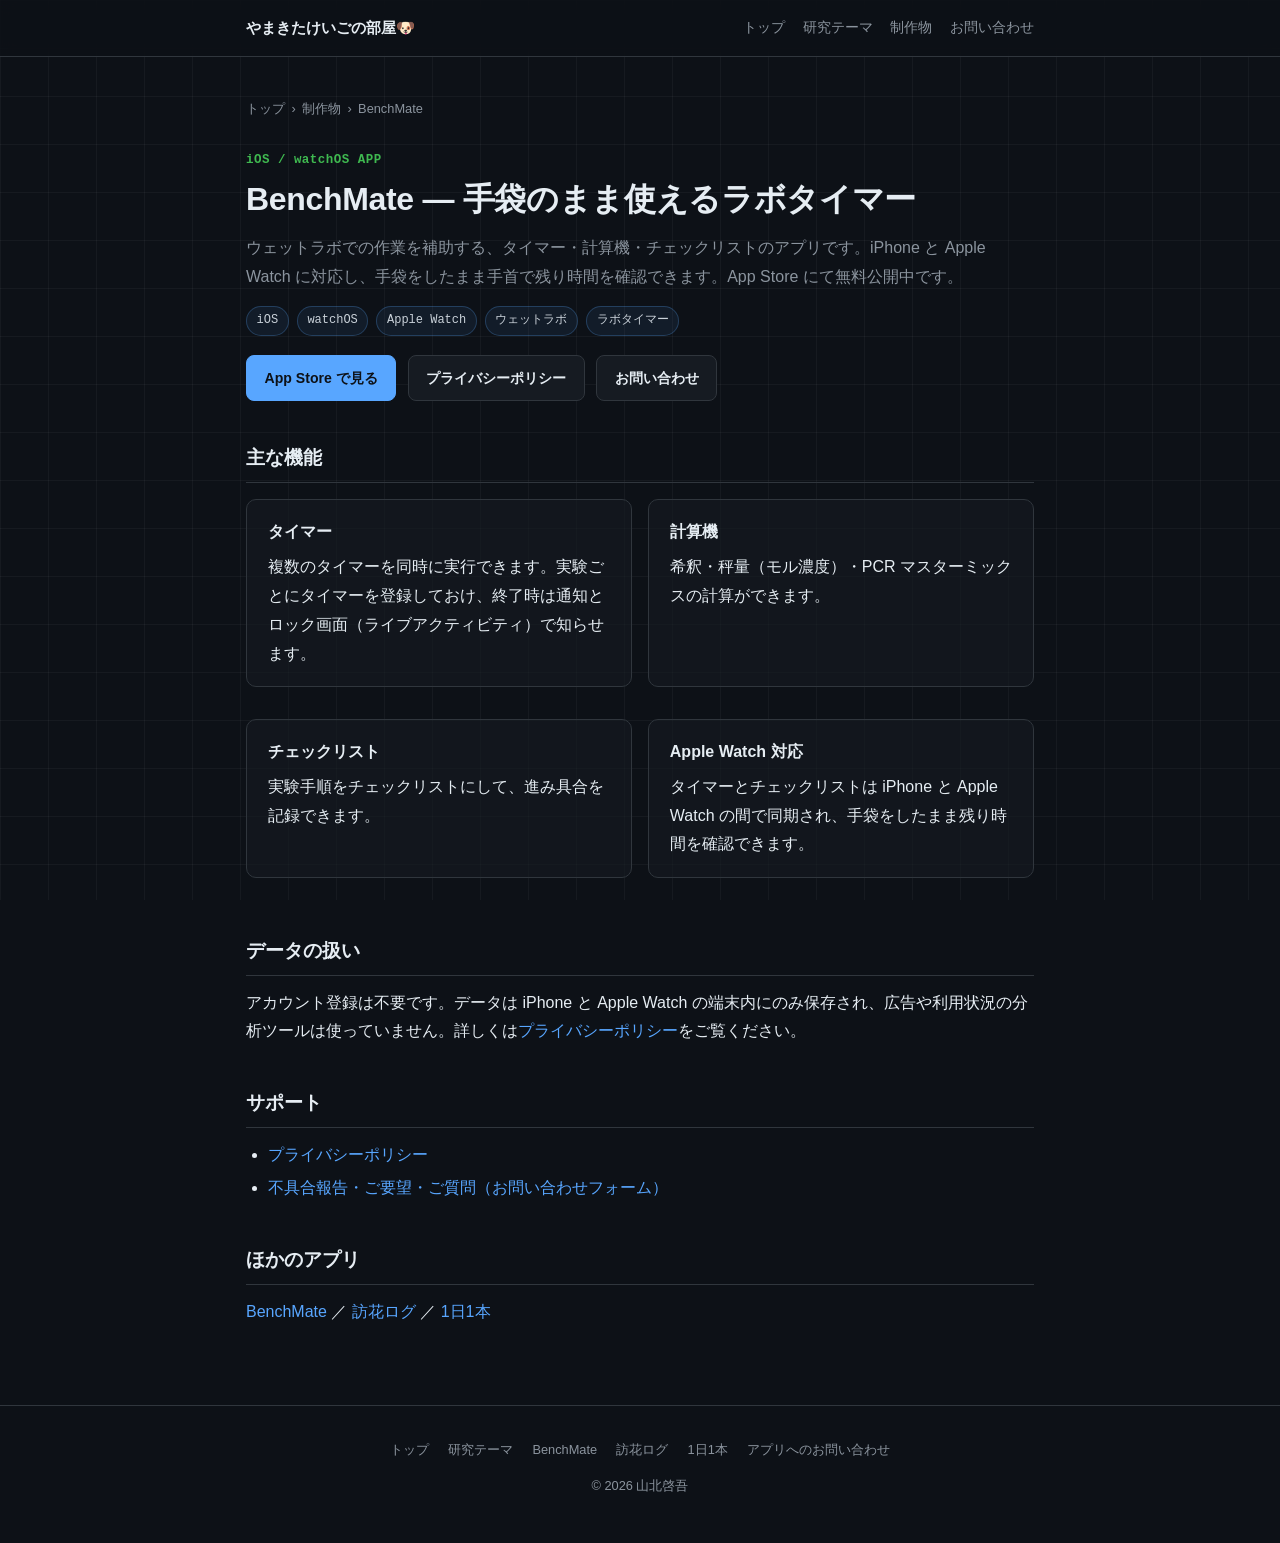
==== benchmate/index.html @ 3bb82843 "SEO改善：研究テーマ・アプリ紹介ページの追加とサイトマップ更新 - research/, benchmate/, houkalog/, paperaday/ に紹介ページを追加（css/sub.cs" ====
<!DOCTYPE html>
<html lang="ja">
<head>
  <meta charset="UTF-8">
  <meta name="viewport" content="width=device-width, initial-scale=1.0">
  <title>BenchMate — 手袋のまま使えるラボタイマー（iPhone / Apple Watch）</title>
  <meta name="description" content="手袋をしたまま使えるウェットラボ向けのタイマー・計算機・チェックリストアプリ。複数タイマーの同時実行、希釈・モル濃度・PCRマスターミックス計算、Apple Watch での残り時間確認に対応。">
  <meta name="author" content="山北啓吾 Keigo Yamakita">
  <link rel="canonical" href="https://keigoyamakita.com/benchmate/">
  <link rel="icon" type="image/svg+xml" href="/images/favicon.svg">
  <link rel="icon" type="image/png" sizes="32x32" href="/images/favicon-32.png">
  <link rel="apple-touch-icon" href="/images/apple-touch-icon.png">
  <meta property="og:type" content="article">
  <meta property="og:url" content="https://keigoyamakita.com/benchmate/">
  <meta property="og:title" content="BenchMate — 手袋のまま使えるラボタイマー（iPhone / Apple Watch）">
  <meta property="og:description" content="手袋をしたまま使えるウェットラボ向けのタイマー・計算機・チェックリストアプリ。複数タイマーの同時実行、希釈・モル濃度・PCRマスターミックス計算、Apple Watch での残り時間確認に対応。">
  <meta property="og:image" content="https://keigoyamakita.com/images/ogp.png">
  <meta property="og:locale" content="ja_JP">
  <meta name="twitter:card" content="summary">
  <script type="application/ld+json">
{
  "@context": "https://schema.org",
  "@type": "BreadcrumbList",
  "itemListElement": [
    {
      "@type": "ListItem",
      "position": 1,
      "name": "トップ",
      "item": "https://keigoyamakita.com/"
    },
    {
      "@type": "ListItem",
      "position": 2,
      "name": "制作物",
      "item": "https://keigoyamakita.com/#works"
    },
    {
      "@type": "ListItem",
      "position": 3,
      "name": "BenchMate",
      "item": "https://keigoyamakita.com/benchmate/"
    }
  ]
}
  </script>
  <script type="application/ld+json">
{
  "@context": "https://schema.org",
  "@type": "SoftwareApplication",
  "name": "BenchMate",
  "description": "手袋をしたまま使えるウェットラボ向けのタイマー・計算機・チェックリストアプリ。複数タイマーの同時実行、希釈・モル濃度・PCRマスターミックス計算、Apple Watch での残り時間確認に対応。",
  "url": "https://keigoyamakita.com/benchmate/",
  "operatingSystem": "iOS, watchOS",
  "applicationCategory": "UtilitiesApplication",
  "installUrl": "https://apps.apple.com/jp/app/benchmate/id6819570337",
  "author": {
    "@type": "Person",
    "name": "山北啓吾",
    "url": "https://keigoyamakita.com/"
  }
}
  </script>
  <link rel="stylesheet" href="/css/sub.css?v=20261014a">
</head>
<body>
  <header class="sub-header">
    <div class="sub-header-inner">
      <a class="sub-logo" href="/">やまきたけいごの部屋🐶</a>
      <nav class="sub-nav" aria-label="サイト内">
      <a href="/">トップ</a>
      <a href="/research/">研究テーマ</a>
      <a href="/#works">制作物</a>
      <a href="/contact/">お問い合わせ</a>
      </nav>
    </div>
  </header>

  <main>
    <nav class="breadcrumb" aria-label="パンくずリスト">
      <ol>
      <li><a href="/">トップ</a></li>
      <li><a href="/#works">制作物</a></li>
      <li aria-current="page">BenchMate</li>
      </ol>
    </nav>

    <p class="eyebrow">iOS / watchOS APP</p>
    <h1>BenchMate — 手袋のまま使えるラボタイマー</h1>
    <p class="lead">ウェットラボでの作業を補助する、タイマー・計算機・チェックリストのアプリです。iPhone と Apple Watch に対応し、手袋をしたまま手首で残り時間を確認できます。App Store にて無料公開中です。</p>
    <ul class="tags"><li>iOS</li><li>watchOS</li><li>Apple Watch</li><li>ウェットラボ</li><li>ラボタイマー</li></ul>
    <div class="btn-row">
      <a class="btn btn-primary" href="https://apps.apple.com/jp/app/benchmate/id6819570337" target="_blank" rel="noopener">App Store で見る</a>
      <a class="btn" href="/benchmate/privacy.html">プライバシーポリシー</a>
      <a class="btn" href="/contact/?app=benchmate">お問い合わせ</a>
    </div>

    <h2>主な機能</h2>
    <div class="app-grid">
      <div class="card"><h3>タイマー</h3><p>複数のタイマーを同時に実行できます。実験ごとにタイマーを登録しておけ、終了時は通知とロック画面（ライブアクティビティ）で知らせます。</p></div>
      <div class="card"><h3>計算機</h3><p>希釈・秤量（モル濃度）・PCR マスターミックスの計算ができます。</p></div>
      <div class="card"><h3>チェックリスト</h3><p>実験手順をチェックリストにして、進み具合を記録できます。</p></div>
      <div class="card"><h3>Apple Watch 対応</h3><p>タイマーとチェックリストは iPhone と Apple Watch の間で同期され、手袋をしたまま残り時間を確認できます。</p></div>
    </div>
    <h2>データの扱い</h2>
    <p>アカウント登録は不要です。データは iPhone と Apple Watch の端末内にのみ保存され、広告や利用状況の分析ツールは使っていません。詳しくは<a href="/benchmate/privacy.html">プライバシーポリシー</a>をご覧ください。</p>

    <h2>サポート</h2>
    <ul>
      <li><a href="/benchmate/privacy.html">プライバシーポリシー</a></li>
      <li><a href="/contact/?app=benchmate">不具合報告・ご要望・ご質問（お問い合わせフォーム）</a></li>
    </ul>
    <h2>ほかのアプリ</h2>
    <p><a href="/benchmate/">BenchMate</a> ／ <a href="/houkalog/">訪花ログ</a> ／ <a href="/paperaday/">1日1本</a></p>

  </main>

  <footer class="sub-footer">
    <nav aria-label="サイトマップ">
    <a href="/">トップ</a>
    <a href="/research/">研究テーマ</a>
    <a href="/benchmate/">BenchMate</a>
    <a href="/houkalog/">訪花ログ</a>
    <a href="/paperaday/">1日1本</a>
    <a href="/contact/">アプリへのお問い合わせ</a>
    </nav>
    <p>&copy; 2026 山北啓吾</p>
  </footer>
</body>
</html>
---- css/sub.css ----
/* ===========================
   下層ページ共通（研究テーマ・アプリ紹介）
   トップページ（style.css）と同じ配色・書体に揃えた軽量版
=========================== */
*, *::before, *::after { box-sizing: border-box; margin: 0; padding: 0; }

:root {
  --bg:      #0d1117;
  --bg2:     #161b22;
  --border:  #30363d;
  --text:    #e6edf3;
  --text2:   #8b949e;
  --accent:  #58a6ff;
  --accent2: #3fb950;
  --accent3: #d2a8ff;
  --font-sans: 'Inter', 'Noto Sans JP', -apple-system, 'Hiragino Sans', sans-serif;
  --font-mono: 'SFMono-Regular', Consolas, monospace;
}

body {
  font-family: var(--font-sans);
  background: var(--bg);
  color: var(--text);
  line-height: 1.8;
  -webkit-font-smoothing: antialiased;
}

body::before {
  content: '';
  position: fixed;
  inset: 0;
  background-image:
    linear-gradient(rgba(255,255,255,0.04) 1px, transparent 1px),
    linear-gradient(90deg, rgba(255,255,255,0.04) 1px, transparent 1px);
  background-size: 48px 48px;
  pointer-events: none;
  z-index: 0;
}

.sub-header, main, .sub-footer { position: relative; z-index: 1; }

a { color: var(--accent); text-decoration: none; }
a:hover { text-decoration: underline; }

.sub-header {
  border-bottom: 1px solid var(--border);
  background: rgba(13, 17, 23, 0.85);
  backdrop-filter: blur(8px);
}
.sub-header-inner {
  max-width: 820px;
  margin: 0 auto;
  padding: 0.9rem 16px;
  display: flex;
  align-items: center;
  justify-content: space-between;
  gap: 1rem;
  flex-wrap: wrap;
}
.sub-logo { color: var(--text); font-weight: 800; font-size: 0.95rem; }
.sub-logo:hover { text-decoration: none; color: var(--accent); }
.sub-nav { display: flex; gap: 1.1rem; flex-wrap: wrap; font-size: 0.85rem; }
.sub-nav a { color: var(--text2); }
.sub-nav a:hover, .sub-nav a[aria-current="page"] { color: var(--text); text-decoration: none; }

main {
  max-width: 820px;
  margin: 0 auto;
  padding: 2.5rem 16px 4rem;
}

.breadcrumb { font-size: 0.8rem; color: var(--text2); margin-bottom: 1.5rem; }
.breadcrumb a { color: var(--text2); }
.breadcrumb ol { list-style: none; padding: 0; margin: 0; display: flex; flex-wrap: wrap; gap: 0.4rem; }
.breadcrumb li + li::before { content: '›'; margin-right: 0.4rem; }

.eyebrow {
  font-family: var(--font-mono);
  font-size: 0.78rem;
  font-weight: 600;
  color: var(--accent2);
  letter-spacing: 0.04em;
  margin-bottom: 0.4rem;
}

h1 { font-size: clamp(1.5rem, 4vw, 2rem); line-height: 1.35; letter-spacing: -0.01em; margin-bottom: 0.8rem; }
h2 {
  font-size: 1.2rem;
  margin: 2.5rem 0 0.8rem;
  padding-bottom: 0.4rem;
  border-bottom: 1px solid var(--border);
}
h3 { font-size: 1rem; margin: 1.5rem 0 0.4rem; }
p { margin-bottom: 0.9rem; }
ul, ol { padding-left: 1.4rem; margin-bottom: 0.9rem; }
li { margin-bottom: 0.3rem; }

.lead { color: var(--text2); font-size: 1rem; }

.card {
  background: rgba(22, 27, 34, 0.6);
  border: 1px solid var(--border);
  border-radius: 10px;
  padding: 1.1rem 1.3rem;
  margin-bottom: 1rem;
}
.card h3 { margin-top: 0; }
.card p:last-child, .card ul:last-child { margin-bottom: 0; }

.pub-list { list-style: none; padding: 0; }
.pub-list li {
  border-left: 2px solid var(--border);
  padding: 0.2rem 0 0.2rem 0.9rem;
  margin-bottom: 0.8rem;
  font-size: 0.92rem;
}
.pub-meta { display: block; color: var(--text2); font-size: 0.8rem; }

.tags { display: flex; flex-wrap: wrap; gap: 0.5rem; margin: 0.8rem 0 1.2rem; padding: 0; list-style: none; }
.tags li {
  font-size: 0.75rem;
  font-family: var(--font-mono);
  padding: 0.2rem 0.6rem;
  border-radius: 20px;
  border: 1px solid rgba(88, 166, 255, 0.25);
  background: rgba(88, 166, 255, 0.08);
  color: #c9d1d9;
  margin: 0;
}

.btn-row { display: flex; flex-wrap: wrap; gap: 0.7rem; margin: 1.2rem 0; }
.btn {
  display: inline-block;
  padding: 0.6rem 1.1rem;
  border-radius: 8px;
  font-size: 0.88rem;
  font-weight: 600;
  border: 1px solid var(--border);
  color: var(--text);
  background: var(--bg2);
}
.btn:hover { border-color: var(--accent); text-decoration: none; }
.btn-primary { background: var(--accent); border-color: var(--accent); color: #0d1117; }
.btn-primary:hover { background: #79b8ff; }

.app-grid {
  display: grid;
  grid-template-columns: repeat(auto-fit, minmax(300px, 1fr));
  gap: 1rem;
  margin: 1rem 0;
}

.sub-footer {
  border-top: 1px solid var(--border);
  padding: 2rem 16px;
  text-align: center;
  color: var(--text2);
  font-size: 0.8rem;
}
.sub-footer nav { display: flex; flex-wrap: wrap; justify-content: center; gap: 0.6rem 1.2rem; margin-bottom: 0.8rem; }
.sub-footer a { color: var(--text2); }
.sub-footer a:hover { color: var(--text); }
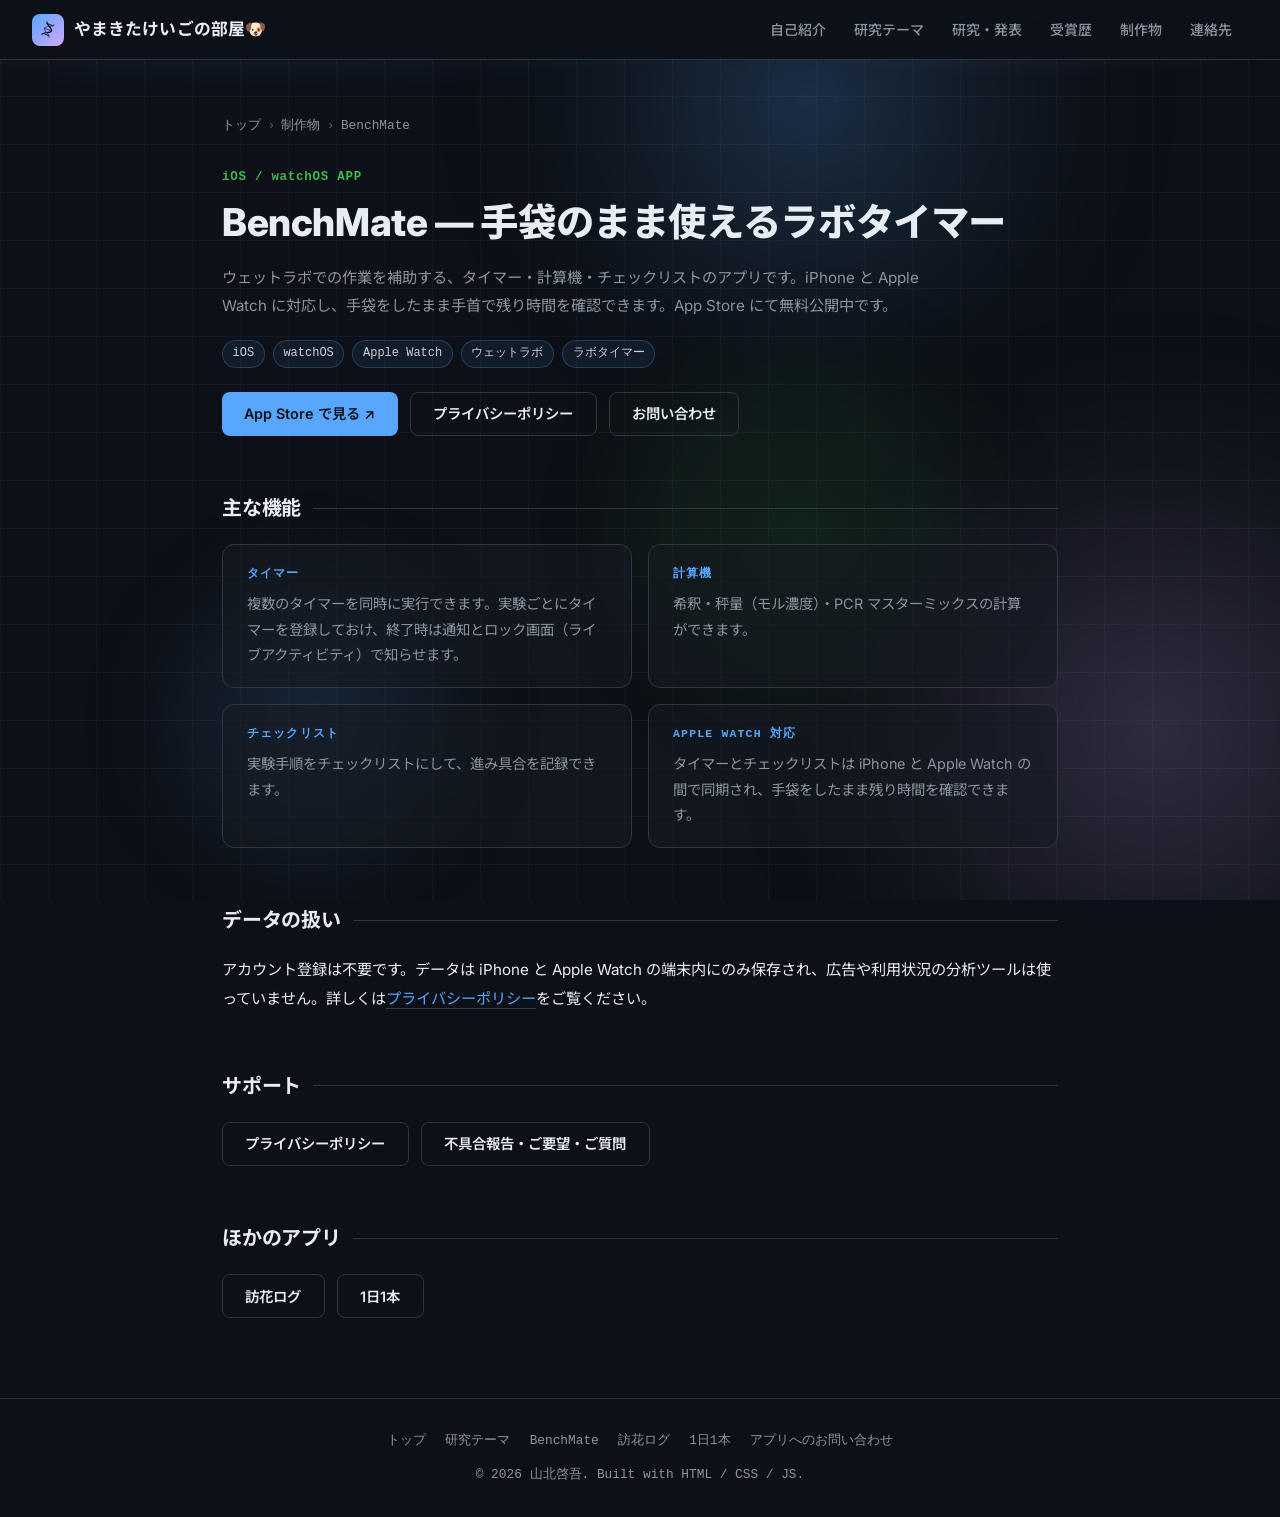
==== commit fe454c02: "下層ページのデザインをトップページに統一 - 研究テーマ・アプリ紹介・お問い合わせ・プライバシーポリシーを style.css ベースに変更   （背景アニメーション、ナビ、見出し、カード、タグ、ボタ" ====
--- a/benchmate/index.html
+++ b/benchmate/index.html
@@ -7,9 +7,6 @@
   <meta name="description" content="手袋をしたまま使えるウェットラボ向けのタイマー・計算機・チェックリストアプリ。複数タイマーの同時実行、希釈・モル濃度・PCRマスターミックス計算、Apple Watch での残り時間確認に対応。">
   <meta name="author" content="山北啓吾 Keigo Yamakita">
   <link rel="canonical" href="https://keigoyamakita.com/benchmate/">
-  <link rel="icon" type="image/svg+xml" href="/images/favicon.svg">
-  <link rel="icon" type="image/png" sizes="32x32" href="/images/favicon-32.png">
-  <link rel="apple-touch-icon" href="/images/apple-touch-icon.png">
   <meta property="og:type" content="article">
   <meta property="og:url" content="https://keigoyamakita.com/benchmate/">
   <meta property="og:title" content="BenchMate — 手袋のまま使えるラボタイマー（iPhone / Apple Watch）">
@@ -17,6 +14,12 @@
   <meta property="og:image" content="https://keigoyamakita.com/images/ogp.png">
   <meta property="og:locale" content="ja_JP">
   <meta name="twitter:card" content="summary">
+  <meta name="twitter:title" content="BenchMate — 手袋のまま使えるラボタイマー（iPhone / Apple Watch）">
+  <meta name="twitter:description" content="手袋をしたまま使えるウェットラボ向けのタイマー・計算機・チェックリストアプリ。複数タイマーの同時実行、希釈・モル濃度・PCRマスターミックス計算、Apple Watch での残り時間確認に対応。">
+  <meta name="twitter:image" content="https://keigoyamakita.com/images/ogp.png">
+  <link rel="icon" type="image/svg+xml" href="/images/favicon.svg">
+  <link rel="icon" type="image/png" sizes="32x32" href="/images/favicon-32.png">
+  <link rel="apple-touch-icon" href="/images/apple-touch-icon.png">
   <script type="application/ld+json">
 {
   "@context": "https://schema.org",
@@ -60,70 +63,118 @@
   }
 }
   </script>
-  <link rel="stylesheet" href="/css/sub.css?v=20261014a">
+  <link rel="preconnect" href="https://fonts.googleapis.com">
+  <link rel="preconnect" href="https://fonts.gstatic.com" crossorigin>
+  <link rel="preload" as="style" href="https://fonts.googleapis.com/css2?family=Inter:wght@400;500;600;700;800&family=Noto+Sans+JP:wght@400;500;600;700;900&display=swap" onload="this.onload=null;this.rel='stylesheet'">
+  <noscript><link href="https://fonts.googleapis.com/css2?family=Inter:wght@400;500;600;700;800&family=Noto+Sans+JP:wght@400;500;600;700;900&display=swap" rel="stylesheet"></noscript>
+  <link rel="stylesheet" href="/css/style.css?v=20261014a">
+  <link rel="stylesheet" href="/css/sub.css?v=20261014b">
 </head>
 <body>
-  <header class="sub-header">
-    <div class="sub-header-inner">
-      <a class="sub-logo" href="/">やまきたけいごの部屋🐶</a>
-      <nav class="sub-nav" aria-label="サイト内">
+
+  <canvas id="bg-canvas" aria-hidden="true"></canvas>
+  <nav class="nav">
+    <a href="/" class="nav-logo">
+      <span class="nav-logo-mark" aria-hidden="true">
+        <svg viewBox="0 0 24 24" width="18" height="18" fill="none" xmlns="http://www.w3.org/2000/svg">
+          <g transform="rotate(22 12 11.5)">
+            <path d="M7 2.5C7 6.5 17 7.5 17 11.5C17 15.5 7 16.5 7 20.5" stroke="#0d1117" stroke-width="1.6" stroke-linecap="round"/>
+            <path d="M17 2.5C17 6.5 7 7.5 7 11.5C7 15.5 17 16.5 17 20.5" stroke="#0d1117" stroke-width="1.6" stroke-linecap="round" opacity="0.5"/>
+            <line x1="7.6" y1="4.3" x2="16.4" y2="4.3" stroke="#0d1117" stroke-width="1.3" stroke-linecap="round"/>
+            <line x1="7" y1="11.5" x2="17" y2="11.5" stroke="#0d1117" stroke-width="1.3" stroke-linecap="round" opacity="0.6"/>
+            <line x1="7.6" y1="18.7" x2="16.4" y2="18.7" stroke="#0d1117" stroke-width="1.3" stroke-linecap="round"/>
+          </g>
+        </svg>
+      </span>
+      <span class="nav-logo-name">やまきたけいご<span class="nav-logo-sub">の部屋🐶</span></span>
+    </a>
+    <ul class="nav-links">
+      <li><a href="/#about">自己紹介</a></li>
+      <li><a href="/research/">研究テーマ</a></li>
+      <li><a href="/#research">研究・発表</a></li>
+      <li><a href="/#awards">受賞歴</a></li>
+      <li><a href="/#works">制作物</a></li>
+      <li><a href="/#contact">連絡先</a></li>
+    </ul>
+    <div class="nav-actions">
+      <button class="nav-toggle" aria-label="メニューを開く">
+        <span></span><span></span><span></span>
+      </button>
+    </div>
+  </nav>
+
+  <main class="page">
+    <section class="section">
+      <div class="container">
+        <nav class="breadcrumb" aria-label="パンくずリスト">
+          <ol>
+          <li><a href="/">トップ</a></li>
+          <li><a href="/#works">制作物</a></li>
+          <li aria-current="page">BenchMate</li>
+          </ol>
+        </nav>
+        <header class="page-head">
+          <p class="page-label">iOS / watchOS APP</p>
+          <h1 class="page-title">BenchMate — 手袋のまま使えるラボタイマー</h1>
+          <p class="page-lead">ウェットラボでの作業を補助する、タイマー・計算機・チェックリストのアプリです。iPhone と Apple Watch に対応し、手袋をしたまま手首で残り時間を確認できます。App Store にて無料公開中です。</p>
+          <div class="pub-tags"><span class="tag">iOS</span><span class="tag">watchOS</span><span class="tag">Apple Watch</span><span class="tag">ウェットラボ</span><span class="tag">ラボタイマー</span></div>
+          <div class="btn-group"><a class="btn btn-primary" href="https://apps.apple.com/jp/app/benchmate/id6819570337" target="_blank" rel="noopener">App Store で見る ↗</a><a class="btn btn-outline" href="/benchmate/privacy.html">プライバシーポリシー</a><a class="btn btn-outline" href="/contact/?app=benchmate">お問い合わせ</a></div>
+        </header>
+
+        <section class="page-block">
+          <h2 class="page-h2">主な機能</h2>
+          <div class="card-grid">
+            <div class="info-card"><h3>タイマー</h3><p>複数のタイマーを同時に実行できます。実験ごとにタイマーを登録しておけ、終了時は通知とロック画面（ライブアクティビティ）で知らせます。</p></div>
+            <div class="info-card"><h3>計算機</h3><p>希釈・秤量（モル濃度）・PCR マスターミックスの計算ができます。</p></div>
+            <div class="info-card"><h3>チェックリスト</h3><p>実験手順をチェックリストにして、進み具合を記録できます。</p></div>
+            <div class="info-card"><h3>Apple Watch 対応</h3><p>タイマーとチェックリストは iPhone と Apple Watch の間で同期され、手袋をしたまま残り時間を確認できます。</p></div>
+          </div>
+        </section>
+
+        <section class="page-block">
+          <h2 class="page-h2">データの扱い</h2>
+          <div class="prose"><p>アカウント登録は不要です。データは iPhone と Apple Watch の端末内にのみ保存され、広告や利用状況の分析ツールは使っていません。詳しくは<a href="/benchmate/privacy.html">プライバシーポリシー</a>をご覧ください。</p></div>
+        </section>
+
+        <section class="page-block">
+          <h2 class="page-h2">サポート</h2>
+          <div class="link-row">
+            <a class="btn btn-outline" href="/benchmate/privacy.html">プライバシーポリシー</a>
+            <a class="btn btn-outline" href="/contact/?app=benchmate">不具合報告・ご要望・ご質問</a>
+          </div>
+        </section>
+
+        <section class="page-block">
+          <h2 class="page-h2">ほかのアプリ</h2>
+          <div class="link-row">
+            <a class="btn btn-outline" href="/houkalog/">訪花ログ</a>
+            <a class="btn btn-outline" href="/paperaday/">1日1本</a>
+          </div>
+        </section>
+
+      </div>
+    </section>
+  </main>
+
+  <footer class="footer">
+    <nav class="footer-nav" aria-label="サイト内のページ">
       <a href="/">トップ</a>
       <a href="/research/">研究テーマ</a>
-      <a href="/#works">制作物</a>
-      <a href="/contact/">お問い合わせ</a>
-      </nav>
-    </div>
-  </header>
+      <a href="/benchmate/">BenchMate</a>
+      <a href="/houkalog/">訪花ログ</a>
+      <a href="/paperaday/">1日1本</a>
+      <a href="/contact/">アプリへのお問い合わせ</a>
+    </nav>
+    <p>&copy; 2026 山北啓吾. Built with HTML / CSS / JS.</p>
+  </footer>
 
-  <main>
-    <nav class="breadcrumb" aria-label="パンくずリスト">
-      <ol>
-      <li><a href="/">トップ</a></li>
-      <li><a href="/#works">制作物</a></li>
-      <li aria-current="page">BenchMate</li>
-      </ol>
-    </nav>
+  <button id="backToTop" class="back-to-top" aria-label="トップへ戻る" title="トップへ戻る">
+    <svg viewBox="0 0 24 24" width="20" height="20" fill="none" xmlns="http://www.w3.org/2000/svg" aria-hidden="true">
+      <path d="M12 19V5M12 5L5 12M12 5L19 12" stroke="currentColor" stroke-width="2" stroke-linecap="round" stroke-linejoin="round"/>
+    </svg>
+  </button>
 
-    <p class="eyebrow">iOS / watchOS APP</p>
-    <h1>BenchMate — 手袋のまま使えるラボタイマー</h1>
-    <p class="lead">ウェットラボでの作業を補助する、タイマー・計算機・チェックリストのアプリです。iPhone と Apple Watch に対応し、手袋をしたまま手首で残り時間を確認できます。App Store にて無料公開中です。</p>
-    <ul class="tags"><li>iOS</li><li>watchOS</li><li>Apple Watch</li><li>ウェットラボ</li><li>ラボタイマー</li></ul>
-    <div class="btn-row">
-      <a class="btn btn-primary" href="https://apps.apple.com/jp/app/benchmate/id6819570337" target="_blank" rel="noopener">App Store で見る</a>
-      <a class="btn" href="/benchmate/privacy.html">プライバシーポリシー</a>
-      <a class="btn" href="/contact/?app=benchmate">お問い合わせ</a>
-    </div>
-
-    <h2>主な機能</h2>
-    <div class="app-grid">
-      <div class="card"><h3>タイマー</h3><p>複数のタイマーを同時に実行できます。実験ごとにタイマーを登録しておけ、終了時は通知とロック画面（ライブアクティビティ）で知らせます。</p></div>
-      <div class="card"><h3>計算機</h3><p>希釈・秤量（モル濃度）・PCR マスターミックスの計算ができます。</p></div>
-      <div class="card"><h3>チェックリスト</h3><p>実験手順をチェックリストにして、進み具合を記録できます。</p></div>
-      <div class="card"><h3>Apple Watch 対応</h3><p>タイマーとチェックリストは iPhone と Apple Watch の間で同期され、手袋をしたまま残り時間を確認できます。</p></div>
-    </div>
-    <h2>データの扱い</h2>
-    <p>アカウント登録は不要です。データは iPhone と Apple Watch の端末内にのみ保存され、広告や利用状況の分析ツールは使っていません。詳しくは<a href="/benchmate/privacy.html">プライバシーポリシー</a>をご覧ください。</p>
-
-    <h2>サポート</h2>
-    <ul>
-      <li><a href="/benchmate/privacy.html">プライバシーポリシー</a></li>
-      <li><a href="/contact/?app=benchmate">不具合報告・ご要望・ご質問（お問い合わせフォーム）</a></li>
-    </ul>
-    <h2>ほかのアプリ</h2>
-    <p><a href="/benchmate/">BenchMate</a> ／ <a href="/houkalog/">訪花ログ</a> ／ <a href="/paperaday/">1日1本</a></p>
-
-  </main>
-
-  <footer class="sub-footer">
-    <nav aria-label="サイトマップ">
-    <a href="/">トップ</a>
-    <a href="/research/">研究テーマ</a>
-    <a href="/benchmate/">BenchMate</a>
-    <a href="/houkalog/">訪花ログ</a>
-    <a href="/paperaday/">1日1本</a>
-    <a href="/contact/">アプリへのお問い合わせ</a>
-    </nav>
-    <p>&copy; 2026 山北啓吾</p>
-  </footer>
+  <script src="/js/sub.js?v=20261014b"></script>
+  <script src="/js/bg.js?v=20260919b"></script>
 </body>
 </html>
--- a/css/style.css
+++ b/css/style.css
@@ -0,0 +1,1048 @@
+/* ===========================
+   Reset & Base
+=========================== */
+*, *::before, *::after { box-sizing: border-box; margin: 0; padding: 0; }
+
+:root {
+  --bg:      #0d1117;
+  --bg2:     #161b22;
+  --bg3:     #21262d;
+  --border:  #30363d;
+  --text:    #e6edf3;
+  --text2:   #8b949e;
+  --accent:  #58a6ff;
+  --accent2: #3fb950;
+  --accent3: #d2a8ff;
+
+  --font-sans: 'Inter', 'Noto Sans JP', -apple-system, sans-serif;
+  --font-mono: 'SFMono-Regular', Consolas, monospace;
+}
+
+html { scroll-behavior: smooth; }
+
+body {
+  font-family: var(--font-sans);
+  background: var(--bg);
+  color: var(--text);
+  line-height: 1.6;
+  -webkit-font-smoothing: antialiased;
+}
+
+/* 格子グリッド */
+body::before {
+  content: '';
+  position: fixed;
+  inset: 0;
+  background-image:
+    linear-gradient(rgba(255,255,255,0.04) 1px, transparent 1px),
+    linear-gradient(90deg, rgba(255,255,255,0.04) 1px, transparent 1px);
+  background-size: 48px 48px;
+  pointer-events: none;
+  z-index: 0;
+}
+
+/* ページ上部オーロラ */
+body::after {
+  content: '';
+  position: fixed;
+  top: 0;
+  left: 0;
+  right: 0;
+  height: 480px;
+  background:
+    radial-gradient(ellipse 80% 50% at 20% -10%, rgba(88,166,255,0.18) 0%, transparent 60%),
+    radial-gradient(ellipse 60% 40% at 80% -5%,  rgba(210,168,255,0.14) 0%, transparent 55%),
+    radial-gradient(ellipse 50% 30% at 50%  0%,  rgba(63,185,80,0.07)  0%, transparent 50%);
+  pointer-events: none;
+  z-index: 0;
+}
+
+main, nav, footer { position: relative; z-index: 1; }
+
+#bg-canvas {
+  position: fixed;
+  inset: 0;
+  width: 100%;
+  height: 100%;
+  z-index: 0;
+  pointer-events: none;
+}
+
+a { color: inherit; text-decoration: none; }
+ul { list-style: none; }
+
+/* ===========================
+   Layout
+=========================== */
+.container {
+  max-width: 900px;
+  margin: 0 auto;
+  padding: 0 2rem;
+}
+
+.section { padding: 5rem 0; }
+
+.section-alt {
+  background: rgba(22, 27, 34, 0.6);
+  border-top: 1px solid var(--border);
+  border-bottom: 1px solid var(--border);
+}
+
+/* ===========================
+   Section Title
+=========================== */
+.section-title {
+  font-size: 1.6rem;
+  font-weight: 700;
+  letter-spacing: -0.01em;
+  margin-bottom: 0.4rem;
+  display: flex;
+  align-items: center;
+  gap: 0.75rem;
+}
+.section-title::after {
+  content: '';
+  flex: 1;
+  height: 1px;
+  background: var(--border);
+}
+
+.section-sub {
+  color: var(--text2);
+  font-size: 0.875rem;
+  margin-bottom: 2.5rem;
+}
+
+/* ===========================
+   Buttons
+=========================== */
+.btn {
+  display: inline-flex;
+  align-items: center;
+  padding: 0.6rem 1.4rem;
+  border-radius: 8px;
+  font-size: 0.9rem;
+  font-weight: 600;
+  cursor: pointer;
+  border: none;
+  transition: all 0.2s;
+}
+.btn-primary { background: var(--accent); color: #0d1117; }
+.btn-primary:hover { background: #79c0ff; }
+.btn-outline { background: transparent; color: var(--text); border: 1px solid var(--border); }
+.btn-outline:hover { border-color: var(--accent); color: var(--accent); }
+.btn-group { display: flex; gap: 0.75rem; flex-wrap: wrap; }
+
+/* ===========================
+   Nav
+=========================== */
+.nav {
+  position: fixed;
+  top: 0; left: 0; right: 0;
+  z-index: 100;
+  height: 60px;
+  display: flex;
+  align-items: center;
+  justify-content: space-between;
+  padding: 0 2rem;
+  background: rgba(13, 17, 23, 0.96);
+  border-bottom: 1px solid var(--border);
+}
+.nav-logo {
+  display: flex;
+  align-items: center;
+  gap: 0.6rem;
+  text-decoration: none;
+}
+
+.nav-logo-mark {
+  display: inline-flex;
+  align-items: center;
+  justify-content: center;
+  width: 32px;
+  height: 32px;
+  border-radius: 8px;
+  background: linear-gradient(135deg, var(--accent), var(--accent3));
+  color: #0d1117;
+  font-size: 0.75rem;
+  font-weight: 800;
+  letter-spacing: 0.02em;
+  flex-shrink: 0;
+}
+
+.nav-logo-name {
+  font-size: 1.05rem;
+  font-weight: 700;
+  color: var(--text);
+  letter-spacing: 0.01em;
+}
+.nav-logo-sub {
+  font-size: inherit;
+  font-weight: inherit;
+  color: inherit;
+  margin-left: 0;
+}
+.nav-links { display: flex; gap: 1.75rem; }
+.nav-links > li > a {
+  font-size: 0.875rem;
+  font-weight: 500;
+  color: var(--text2);
+  transition: color 0.2s;
+  position: relative;
+  padding-bottom: 3px;
+}
+.nav-links > li > a::after {
+  content: '';
+  position: absolute;
+  left: 0;
+  bottom: 0;
+  width: 0;
+  height: 1px;
+  background: var(--accent);
+  transition: width 0.25s ease;
+}
+.nav-links > li > a:hover { color: var(--accent); }
+.nav-links > li > a:hover::after { width: 100%; }
+
+/* ドロップダウン */
+.nav-item-dropdown { position: relative; }
+
+/* トリガーとパネルの間の見た目の余白（12px）はホバー判定上は「隙間」になってしまい、
+   マウスを斜めに動かすとホバーが途切れてメニューが閉じてしまう。
+   透明な橋渡し要素でその隙間もホバー範囲に含める。 */
+.nav-item-dropdown::after {
+  content: '';
+  position: absolute;
+  top: 100%;
+  left: 0;
+  right: 0;
+  height: 12px;
+}
+
+.nav-caret {
+  font-size: 0.65rem;
+  opacity: 0.6;
+  transition: transform 0.2s;
+  display: inline-block;
+}
+.nav-item-dropdown:hover .nav-caret { transform: rotate(180deg); }
+
+.nav-dropdown {
+  display: none;
+  position: absolute;
+  top: calc(100% + 12px);
+  left: 50%;
+  transform: translateX(-50%);
+  background: rgba(22, 27, 34, 0.92);
+  backdrop-filter: blur(16px);
+  border: 1px solid var(--border);
+  border-radius: 10px;
+  padding: 0.4rem;
+  min-width: 140px;
+  white-space: nowrap;
+  z-index: 200;
+  box-shadow: 0 8px 32px rgba(0,0,0,0.4);
+}
+
+.nav-item-dropdown:hover .nav-dropdown { display: block; }
+
+.nav-dropdown li a {
+  display: block;
+  padding: 0.5rem 0.85rem;
+  border-radius: 6px;
+  font-size: 0.82rem;
+  font-weight: 500;
+  color: var(--text2);
+  transition: background 0.15s, color 0.15s;
+}
+.nav-dropdown li a:hover {
+  background: rgba(255,255,255,0.06);
+  color: var(--text);
+}
+
+.nav-toggle {
+  display: none;
+  flex-direction: column;
+  gap: 5px;
+  background: none;
+  border: none;
+  cursor: pointer;
+  padding: 4px;
+  z-index: 101;
+}
+.nav-toggle span {
+  display: block; width: 22px; height: 2px;
+  background: var(--text); border-radius: 2px; transition: all 0.2s;
+}
+
+/* ===========================
+   Hero
+=========================== */
+.hero {
+  display: flex;
+  align-items: center;
+  padding: 120px 0 5rem;
+  position: relative;
+  overflow: hidden;
+}
+
+.hero .container { position: relative; z-index: 1; max-width: 1160px; }
+.hero-inner {
+  display: grid;
+  grid-template-columns: 1fr auto;
+  gap: 4rem;
+  align-items: center;
+  width: 100%;
+}
+.hero-label {
+  display: flex;
+  flex-wrap: wrap;
+  align-items: center;
+  gap: 0.55rem;
+  font-size: 0.78rem;
+  color: var(--text2);
+  letter-spacing: 0.06em;
+  text-transform: uppercase;
+  margin-bottom: 0.85rem;
+  font-family: var(--font-mono);
+}
+.hl-node {
+  color: var(--text);
+  font-weight: 600;
+}
+.hl-connector {
+  position: relative;
+  display: inline-block;
+  width: 30px;
+  height: 6px;
+  flex-shrink: 0;
+}
+.hl-connector::before {
+  content: '';
+  position: absolute;
+  left: 0; right: 0; top: 50%;
+  height: 1px;
+  background: var(--border);
+  transform: translateY(-50%);
+}
+.hl-connector::after {
+  content: '';
+  position: absolute;
+  left: 50%; top: 50%;
+  width: 5px; height: 5px;
+  border-radius: 50%;
+  background: var(--accent);
+  transform: translate(-50%, -50%);
+}
+@media (max-width: 640px) {
+  .hero-label { font-size: 0.68rem; gap: 0.4rem; }
+  .hl-connector { width: 18px; }
+}
+.hero-inner h1 {
+  font-size: clamp(2rem, 5vw, 3.2rem);
+  font-weight: 700;
+  line-height: 1.15;
+  letter-spacing: -0.02em;
+  margin-bottom: 0.85rem;
+}
+.hero-name-sub {
+  display: inline-block;
+  color: var(--text2);
+  font-size: 0.65em;
+  font-weight: 600;
+  margin-top: 0.35rem;
+}
+.name-ruby {
+  ruby-position: over;
+}
+.name-ruby rt {
+  font-size: 0.3em;
+  font-weight: 900;
+  color: var(--text2);
+  letter-spacing: 0.08em;
+  user-select: none;
+}
+.hero-sub {
+  font-size: 0.95rem;
+  color: var(--accent3);
+  margin-bottom: 1.25rem;
+  font-weight: 500;
+  line-height: 1.6;
+}
+.hero-sub-link {
+  color: inherit;
+  text-decoration: none;
+  border-bottom: 1px solid rgba(210, 168, 255, 0.35);
+  transition: border-color 0.2s, color 0.2s;
+}
+.hero-sub-link:hover {
+  color: #e8c8ff;
+  border-bottom-color: var(--accent3);
+}
+
+.hero-desc {
+  color: var(--text2);
+  font-size: 0.9rem;
+  max-width: 540px;
+  margin-bottom: 2rem;
+  line-height: 1.8;
+}
+.avatar {
+  width: 200px; height: 200px;
+  border-radius: 50%;
+  background: var(--bg3);
+  border: 2px solid var(--border);
+  display: flex; align-items: center; justify-content: center;
+  font-size: 4rem;
+  flex-shrink: 0;
+  overflow: hidden;
+}
+.avatar img { width: 100%; height: 100%; object-fit: cover; }
+
+/* ===========================
+   About
+=========================== */
+.about-grid {
+  display: grid;
+  grid-template-columns: 1fr 1fr;
+  gap: 1rem;
+}
+.info-card {
+  background: rgba(22, 27, 34, 0.6);
+  border: 1px solid var(--border);
+  border-radius: 12px;
+  padding: 1.25rem 1.5rem;
+  transition: border-color 0.2s;
+}
+.info-card:hover { border-color: #444c56; }
+.info-card.wide { grid-column: 1 / -1; }
+.info-card h3 {
+  font-size: 0.72rem;
+  font-family: var(--font-mono);
+  font-weight: 600;
+  color: var(--accent);
+  text-transform: uppercase;
+  letter-spacing: 0.1em;
+  margin-bottom: 0.5rem;
+}
+.info-card p { font-size: 0.9rem; color: var(--text2); line-height: 1.75; }
+
+.card-link {
+  color: inherit;
+  text-decoration: none;
+  border-bottom: 1px solid rgba(139, 148, 158, 0.25);
+  transition: color 0.2s, border-color 0.2s;
+}
+.card-link:hover { color: var(--accent); border-bottom-color: var(--accent); }
+
+.org-period {
+  font-size: 0.78rem;
+  font-family: var(--font-mono);
+  color: var(--text2);
+  margin-left: 0.35rem;
+}
+
+/* ===========================
+   Section-level Collapsible
+=========================== */
+.section-collapsible > .section-title {
+  cursor: pointer;
+  list-style: none;
+  justify-content: space-between;
+  transition: color 0.2s;
+}
+.section-collapsible > .section-title:hover { color: var(--accent); }
+.section-collapsible > .section-title::-webkit-details-marker { display: none; }
+
+.section-collapsible > .section-title::after {
+  content: '閉じる ▾';
+  font-size: 0.8rem;
+  font-weight: 400;
+  color: var(--text2);
+  flex-shrink: 0;
+  margin-left: 0.5rem;
+  font-family: var(--font-mono);
+  letter-spacing: 0.03em;
+  transition: color 0.2s;
+}
+.section-collapsible > .section-title:hover::after { color: var(--accent); }
+.section-collapsible:not([open]) > .section-title::after {
+  content: '開く ▸';
+}
+
+/* ===========================
+   Collapsible
+=========================== */
+.collapsible {
+  margin-top: 2.5rem;
+}
+
+.collapsible + .collapsible {
+  margin-top: 1.5rem;
+}
+
+.subsection-title {
+  font-size: 1rem;
+  font-weight: 600;
+  color: var(--text2);
+  letter-spacing: 0.02em;
+  padding: 0.65rem 0.75rem;
+  border: 1px solid var(--border);
+  border-radius: 8px;
+  cursor: pointer;
+  display: flex;
+  align-items: center;
+  justify-content: space-between;
+  list-style: none;
+  user-select: none;
+  transition: background 0.2s, border-color 0.2s, color 0.2s;
+}
+
+.subsection-title::-webkit-details-marker { display: none; }
+
+.subsection-title::after {
+  content: '閉じる ▾';
+  font-size: 0.78rem;
+  color: var(--text2);
+  font-family: var(--font-mono);
+  letter-spacing: 0.03em;
+}
+
+.collapsible:not([open]) .subsection-title::after {
+  content: '開く ▸';
+}
+
+/* 開閉しない小見出し（論文・学会発表など、プレビュー表示するブロック用） */
+.subsection-block { margin-top: 2.5rem; }
+.subsection-block + .subsection-block { margin-top: 1.5rem; }
+.subsection-heading {
+  font-size: 1rem;
+  font-weight: 600;
+  color: var(--text2);
+  letter-spacing: 0.02em;
+  margin-bottom: 1.5rem;
+}
+
+.pub-list-rest { margin-top: 0.75rem; }
+.pub-list-rest[hidden] { display: none; }
+
+.show-more-btn {
+  display: inline-flex;
+  align-items: center;
+  gap: 0.4rem;
+  margin-top: 1rem;
+  padding: 0.55rem 1.1rem;
+  border-radius: 8px;
+  border: 1px solid var(--border);
+  background: transparent;
+  color: var(--text2);
+  font-size: 0.85rem;
+  font-weight: 600;
+  cursor: pointer;
+  transition: border-color 0.2s, color 0.2s;
+}
+.show-more-btn:hover { border-color: var(--accent); color: var(--accent); }
+
+.subsection-title:hover {
+  background: rgba(255,255,255,0.04);
+  border-color: #444c56;
+  color: var(--text);
+}
+
+.collapsible[open] .subsection-title {
+  border-bottom-left-radius: 0;
+  border-bottom-right-radius: 0;
+  border-bottom-color: transparent;
+  color: var(--text);
+}
+
+.collapsible .pub-list {
+  border: 1px solid var(--border);
+  border-top: none;
+  border-radius: 0 0 8px 8px;
+  padding: 1rem;
+  display: flex;
+  flex-direction: column;
+  gap: 0.75rem;
+}
+
+/* ===========================
+   Publications / Awards (共通リスト)
+=========================== */
+.pub-list { display: flex; flex-direction: column; gap: 1rem; }
+
+.pub-item {
+  background: rgba(22, 27, 34, 0.6);
+  border: 1px solid var(--border);
+  border-radius: 10px;
+  padding: 1.25rem 1.5rem;
+  transition: border-color 0.2s;
+}
+.pub-item:hover { border-color: var(--accent); }
+
+.pub-item-link {
+  display: block;
+  text-decoration: none;
+  color: inherit;
+  cursor: pointer;
+}
+.pub-item-link:hover { border-color: var(--accent); }
+.pub-item-link:hover .pub-title { color: var(--accent); }
+
+.pub-year {
+  font-size: 0.78rem;
+  font-family: var(--font-mono);
+  font-weight: 600;
+  color: var(--accent2);
+  margin-bottom: 0.3rem;
+  letter-spacing: 0.02em;
+}
+
+.pub-title {
+  font-size: 1rem;
+  font-weight: 700;
+  letter-spacing: -0.01em;
+  margin-bottom: 0.25rem;
+}
+
+.pub-venue {
+  font-size: 0.85rem;
+  color: var(--text2);
+  line-height: 1.6;
+}
+/* 日本語は斜体にすると字形が潰れて読みにくくなるため、斜体ではなく通常書体のまま表示する */
+.pub-venue-name {
+  font-style: normal;
+}
+
+.pub-desc {
+  font-size: 0.85rem;
+  color: var(--text2);
+  margin-top: 0.4rem;
+  line-height: 1.7;
+}
+
+.pub-tags { display: flex; gap: 0.5rem; flex-wrap: wrap; margin-top: 0.6rem; }
+
+.tag {
+  font-size: 0.75rem;
+  font-family: var(--font-mono);
+  padding: 0.2rem 0.6rem;
+  border-radius: 20px;
+  border: 1px solid rgba(88, 166, 255, 0.25);
+  color: #c9d1d9;
+  background: rgba(88, 166, 255, 0.08);
+  transition: border-color 0.2s, background 0.2s, color 0.2s;
+}
+.pub-item:hover .tag,
+.pub-item-link:hover .tag {
+  border-color: rgba(88, 166, 255, 0.45);
+  color: var(--text);
+}
+
+/* 制作物：紹介ページ・関連リンク */
+.work-title-link { color: inherit; }
+.work-title-link:hover { color: var(--accent); }
+.work-links { display: flex; flex-wrap: wrap; gap: 0.5rem 1rem; margin-top: 0.8rem; font-size: 0.82rem; }
+.work-link { color: var(--accent); }
+.work-link:hover { text-decoration: underline; }
+.work-link-main { font-weight: 700; }
+
+/* 研究テーマ解説ページへの導線 */
+.research-more { margin-top: 1.2rem; font-size: 0.9rem; }
+.research-more a { color: var(--accent); font-weight: 600; }
+.research-more a:hover { text-decoration: underline; }
+
+/* フッターのサイト内リンク（静的リンク：クロール経路） */
+.footer-nav { display: flex; flex-wrap: wrap; justify-content: center; gap: 0.5rem 1.2rem; margin-bottom: 0.8rem; }
+.footer-nav a { color: var(--text2); }
+.footer-nav a:hover { color: var(--text); }
+
+/* 著者一覧の中で自分の名前を強調する */
+.me {
+  color: var(--accent);
+  font-weight: 700;
+}
+
+.pub-link {
+  display: inline-block;
+  margin-top: 0.5rem;
+  font-size: 0.82rem;
+  font-weight: 600;
+  color: var(--accent);
+  transition: color 0.2s;
+}
+.pub-link:hover { color: #79c0ff; }
+
+/* ===========================
+   Skills
+=========================== */
+.skills-grid {
+  display: grid;
+  grid-template-columns: repeat(auto-fill, minmax(220px, 1fr));
+  gap: 1.25rem;
+}
+.skill-category {
+  background: rgba(13, 17, 23, 0.55);
+  border: 1px solid var(--border);
+  border-radius: 10px;
+  padding: 1.25rem;
+  transition: border-color 0.2s;
+}
+.skill-category:hover { border-color: #444c56; }
+.skill-cat-title {
+  font-size: 0.8rem;
+  font-weight: 600;
+  color: var(--accent3);
+  margin-bottom: 0.75rem;
+  display: flex;
+  align-items: center;
+  gap: 0.4rem;
+}
+.skill-items { display: flex; flex-wrap: wrap; gap: 0.4rem; }
+.skill-badge {
+  font-size: 0.78rem;
+  font-weight: 500;
+  padding: 0.25rem 0.7rem;
+  background: var(--bg3);
+  border: 1px solid var(--border);
+  border-radius: 6px;
+  color: var(--text2);
+  transition: all 0.2s;
+  cursor: default;
+}
+.skill-badge:hover { border-color: var(--accent); color: var(--text); }
+
+/* ===========================
+   Contact
+=========================== */
+.contact-grid {
+  display: grid;
+  grid-template-columns: repeat(auto-fill, minmax(200px, 1fr));
+  gap: 1rem;
+}
+.contact-item {
+  display: flex;
+  align-items: center;
+  gap: 0.75rem;
+  background: rgba(22, 27, 34, 0.6);
+  border: 1px solid var(--border);
+  border-radius: 10px;
+  padding: 1rem 1.25rem;
+  color: var(--text);
+  transition: all 0.2s;
+}
+.contact-item:hover { border-color: var(--accent); color: var(--accent); }
+.contact-icon { font-size: 1.4rem; width: 2rem; text-align: center; flex-shrink: 0; }
+.contact-info strong { display: block; font-size: 0.88rem; font-weight: 600; }
+.contact-info small {
+  display: block; font-size: 0.75rem;
+  font-family: var(--font-mono); color: var(--text2); margin-top: 0.1rem;
+}
+.contact-item:hover .contact-info small { color: inherit; }
+
+/* ===========================
+   Footer
+=========================== */
+.footer {
+  border-top: 1px solid var(--border);
+  padding: 2rem;
+  text-align: center;
+  color: var(--text2);
+  font-size: 0.8rem;
+  font-family: var(--font-mono);
+}
+
+/* ===========================
+   Back to Top（フローティングボタン）
+=========================== */
+.back-to-top {
+  position: fixed;
+  right: 1.5rem;
+  bottom: 1.5rem;
+  width: 44px;
+  height: 44px;
+  display: flex;
+  align-items: center;
+  justify-content: center;
+  border-radius: 50%;
+  border: 1px solid var(--border);
+  background: var(--bg2);
+  color: var(--text2);
+  cursor: pointer;
+  opacity: 0;
+  visibility: hidden;
+  transform: translateY(8px);
+  transition: opacity 0.25s, transform 0.25s, border-color 0.2s, color 0.2s, visibility 0.25s;
+  z-index: 500;
+  box-shadow: 0 4px 16px rgba(0, 0, 0, 0.35);
+}
+.back-to-top.visible {
+  opacity: 1;
+  visibility: visible;
+  transform: translateY(0);
+}
+.back-to-top:hover {
+  border-color: var(--accent);
+  color: var(--accent);
+}
+
+@media (max-width: 640px) {
+  .back-to-top { right: 1rem; bottom: 1rem; width: 40px; height: 40px; }
+}
+
+/* ===========================
+   Scroll Animation
+=========================== */
+.reveal {
+  opacity: 0;
+  transform: translateY(14px);
+  transition: opacity 0.55s ease, transform 0.55s ease;
+}
+.reveal.visible { opacity: 1; transform: translateY(0); }
+
+/* ===========================
+   Responsive
+=========================== */
+@media (max-width: 640px) {
+  /* ナビメニュー：フルスクリーンオーバーレイ */
+  .nav-links {
+    display: none;
+    position: fixed;
+    top: 60px; left: 0; right: 0; bottom: 0;
+    background: rgba(13, 17, 23, 0.75);
+    backdrop-filter: blur(20px);
+    flex-direction: column;
+    align-items: center;
+    justify-content: center;
+    gap: 2.5rem;
+    z-index: 98;
+    overflow-y: auto;
+    padding: 3rem 1rem;
+  }
+  .nav-links.open { display: flex; }
+  .nav-links > li > a { font-size: 1.2rem; color: var(--text); }
+
+  /* ハンバーガーボタンを常に最前面に */
+  .nav-toggle {
+    display: flex;
+    position: relative;
+    z-index: 110;
+  }
+
+  /* メニューが開いているとき × 表示 */
+  .nav-toggle.open span:nth-child(1) {
+    transform: translateY(7px) rotate(45deg);
+  }
+  .nav-toggle.open span:nth-child(2) {
+    opacity: 0;
+  }
+  .nav-toggle.open span:nth-child(3) {
+    transform: translateY(-7px) rotate(-45deg);
+  }
+
+  /* ドロップダウンをスマホでは非表示 */
+  .nav-dropdown { display: none !important; }
+  .nav-caret { display: none; }
+
+  /* その他レスポンシブ */
+  .hero-inner {
+    grid-template-columns: 1fr;
+    justify-items: center;
+    text-align: center;
+  }
+  .hero-text { order: 2; }
+  .avatar {
+    display: flex;
+    order: 1;
+    width: 120px;
+    height: 120px;
+    margin-bottom: 0.5rem;
+  }
+  .btn-group { justify-content: center; }
+  .hero-desc { margin-left: auto; margin-right: auto; }
+  .about-grid { grid-template-columns: 1fr; }
+  .contact-grid { grid-template-columns: 1fr; }
+
+  /* セクション間の余白をスマホでは少し詰める */
+  .section { padding: 3.5rem 0; }
+}
+
+@media (prefers-reduced-motion: reduce) {
+  html { scroll-behavior: auto; }
+  .reveal {
+    opacity: 1;
+    transform: none;
+    transition: none;
+  }
+  * { transition-duration: 0.01ms !important; animation-duration: 0.01ms !important; }
+}
+
+/* ===========================
+   Site search（サイト内検索）
+   虫眼鏡をクリックすると、ナビ右上に入力欄が現れ、結果は直下のパネルに表示する
+=========================== */
+/* 検索ボタンを右端に置くため、リンク群を右寄せにする */
+.nav-links { margin-left: auto; }
+.nav-actions { display: flex; align-items: center; gap: 0.25rem; margin-left: 1rem; }
+
+.nav-search-btn {
+  display: inline-flex;
+  align-items: center;
+  justify-content: center;
+  width: 36px;
+  height: 36px;
+  border: none;
+  border-radius: 8px;
+  background: none;
+  color: var(--text2);
+  cursor: pointer;
+  transition: color 0.2s, background 0.2s;
+}
+.nav-search-btn:hover { color: var(--accent); background: rgba(255,255,255,0.06); }
+.nav-search-btn:focus-visible,
+.nav-toggle:focus-visible { outline: 2px solid var(--accent); outline-offset: 2px; }
+
+/* 入力欄・結果パネルはナビ（position: fixed）を基準に配置する */
+.search-field {
+  display: none;
+  position: absolute;
+  top: 12px;
+  right: 2rem;
+  z-index: 120;
+  width: min(380px, calc(100% - 4rem));
+  height: 36px;
+  align-items: center;
+  gap: 0.5rem;
+  padding: 0 0.3rem 0 0.75rem;
+  background: var(--bg2);
+  border: 1px solid var(--accent);
+  border-radius: 8px;
+  color: var(--text2);
+  animation: searchIn 0.18s ease-out;
+}
+.search-field > svg { flex-shrink: 0; }
+.nav.searching .search-field { display: flex; }
+/* 開いている間は虫眼鏡ボタンと（PCでは）ナビのリンクを隠し、入力欄に場所を譲る */
+.nav.searching .nav-search-btn { visibility: hidden; }
+.nav.searching .nav-links { visibility: hidden; }
+
+.search-input {
+  flex: 1;
+  min-width: 0;
+  background: none;
+  border: none;
+  outline: none;
+  color: var(--text);
+  font: inherit;
+  font-size: 0.92rem;
+}
+.search-input::placeholder { color: var(--text2); opacity: 0.7; }
+.search-close {
+  flex-shrink: 0;
+  display: inline-flex;
+  align-items: center;
+  justify-content: center;
+  width: 26px;
+  height: 26px;
+  border: none;
+  border-radius: 6px;
+  background: none;
+  color: var(--text2);
+  cursor: pointer;
+  transition: color 0.2s, background 0.2s;
+}
+.search-close:hover { color: var(--text); background: rgba(255,255,255,0.08); }
+.search-close:focus-visible { outline: 2px solid var(--accent); outline-offset: 1px; }
+
+.search-panel {
+  display: none;
+  position: absolute;
+  top: calc(100% + 8px);
+  right: 2rem;
+  z-index: 120;
+  width: min(460px, calc(100% - 4rem));
+  max-height: calc(100vh - 84px);
+  flex-direction: column;
+  background: var(--bg2);
+  border: 1px solid var(--border);
+  border-radius: 12px;
+  box-shadow: 0 16px 48px rgba(0,0,0,0.55);
+  overflow: hidden;
+  animation: searchIn 0.18s ease-out;
+}
+.nav.searching .search-panel:not([hidden]) { display: flex; }
+
+@keyframes searchIn {
+  from { opacity: 0; transform: translateY(-4px); }
+  to   { opacity: 1; transform: none; }
+}
+
+.search-status { padding: 0.6rem 1rem 0.4rem; font-size: 0.78rem; color: var(--text2); line-height: 1.5; }
+
+.search-results {
+  display: flex;
+  flex-direction: column;
+  gap: 0.25rem;
+  min-height: 0;
+  overflow-y: auto;
+  padding: 0 0.5rem 0.5rem;
+}
+.search-results:empty { display: none; }
+
+.search-result {
+  display: flex;
+  flex-direction: column;
+  gap: 0.15rem;
+  width: 100%;
+  padding: 0.65rem 0.75rem;
+  border: 1px solid transparent;
+  border-radius: 8px;
+  background: none;
+  color: var(--text);
+  font: inherit;
+  text-align: left;
+  cursor: pointer;
+}
+.search-result:hover { background: rgba(255,255,255,0.05); border-color: var(--border); }
+.search-result:focus-visible { outline: none; background: rgba(255,255,255,0.06); border-color: var(--accent); }
+.search-result-label { font-size: 0.72rem; font-family: var(--font-mono); font-weight: 600; color: var(--accent2); letter-spacing: 0.02em; }
+.search-result-title { font-size: 0.9rem; font-weight: 700; line-height: 1.5; }
+.search-result-snippet { font-size: 0.8rem; color: var(--text2); line-height: 1.65; }
+.search-panel mark { background: rgba(88,166,255,0.25); color: var(--accent); border-radius: 3px; padding: 0 1px; }
+
+.search-foot {
+  display: flex;
+  flex-wrap: wrap;
+  gap: 0.15rem 1rem;
+  padding: 0.5rem 1rem;
+  border-top: 1px solid var(--border);
+  font-size: 0.72rem;
+  color: var(--text2);
+}
+
+.search-foot span { white-space: nowrap; }
+
+/* 検索結果へ移動したときに、該当カードを一時的に強調する */
+.search-hit { outline: 2px solid var(--accent); outline-offset: 4px; border-radius: 10px; }
+
+@media (max-width: 640px) {
+  /* スマホでは入力欄がナビ全体（ロゴ・ハンバーガー）を覆う */
+  .search-field { left: 0.75rem; right: 0.75rem; width: auto; }
+  .search-input { font-size: 16px; } /* iOSで入力時に画面が拡大されるのを防ぐ */
+  .search-panel { left: 0.75rem; right: 0.75rem; width: auto; }
+  .search-foot { display: none; }
+}
+
+/* ===========================
+   画像の保存抑止
+   ※ 表示される画像は技術的に完全には守れない（開発者ツール・スクリーンショット等）。
+     右クリック保存・ドラッグ・長押し保存といった「手軽な持ち出し」を防ぐ抑止策。
+=========================== */
+img {
+  -webkit-user-drag: none;
+  -webkit-touch-callout: none; /* iOSの長押しメニュー（画像を保存）を出さない */
+  user-select: none;
+}
+/* 画像そのものにはクリック等を届かせず、親要素が受ける（右クリック保存の対象になりにくくする） */
+.avatar img { pointer-events: none; }
--- a/css/sub.css
+++ b/css/sub.css
@@ -1,162 +1,245 @@
 /* ===========================
-   下層ページ共通（研究テーマ・アプリ紹介）
-   トップページ（style.css）と同じ配色・書体に揃えた軽量版
+   下層ページ（研究テーマ・制作物の詳細・お問い合わせ・プライバシーポリシー）
+   style.css を読み込んだうえで、下層ページ固有の部品だけを追加する。
+   色・書体・カード・タグ・ボタン・ナビ・フッターは style.css（トップと同じ）をそのまま使う。
 =========================== */
-*, *::before, *::after { box-sizing: border-box; margin: 0; padding: 0; }
-
-:root {
-  --bg:      #0d1117;
-  --bg2:     #161b22;
-  --border:  #30363d;
-  --text:    #e6edf3;
-  --text2:   #8b949e;
-  --accent:  #58a6ff;
-  --accent2: #3fb950;
-  --accent3: #d2a8ff;
-  --font-sans: 'Inter', 'Noto Sans JP', -apple-system, 'Hiragino Sans', sans-serif;
-  --font-mono: 'SFMono-Regular', Consolas, monospace;
-}
-
-body {
-  font-family: var(--font-sans);
-  background: var(--bg);
-  color: var(--text);
+
+/* 固定ナビ（60px）の下から本文を始める */
+.page { position: relative; z-index: 1; padding-top: 60px; }
+.page .section { padding: 3.5rem 0 5rem; }
+
+/* パンくず */
+.breadcrumb { font-size: 0.8rem; color: var(--text2); margin-bottom: 2rem; font-family: var(--font-mono); }
+.breadcrumb ol { list-style: none; padding: 0; margin: 0; display: flex; flex-wrap: wrap; gap: 0.4rem; }
+.breadcrumb a { color: var(--text2); transition: color 0.2s; }
+.breadcrumb a:hover { color: var(--accent); }
+.breadcrumb li + li::before { content: '›'; margin-right: 0.4rem; opacity: 0.6; }
+
+/* ページ見出し（トップの hero-label と同じ緑の等幅ラベル＋大見出し） */
+.page-label {
+  font-size: 0.78rem;
+  font-family: var(--font-mono);
+  font-weight: 600;
+  color: var(--accent2);
+  letter-spacing: 0.06em;
+  margin-bottom: 0.6rem;
+}
+.page-title {
+  font-size: clamp(1.7rem, 4.2vw, 2.4rem);
+  font-weight: 800;
+  line-height: 1.3;
+  letter-spacing: -0.01em;
+  margin-bottom: 1rem;
+}
+.page-lead {
+  color: var(--text2);
+  font-size: 0.95rem;
+  line-height: 1.85;
+  max-width: 46rem;
+  margin-bottom: 1.25rem;
+}
+.page-meta {
+  font-size: 0.8rem;
+  font-family: var(--font-mono);
+  color: var(--text2);
   line-height: 1.8;
-  -webkit-font-smoothing: antialiased;
-}
-
-body::before {
-  content: '';
-  position: fixed;
-  inset: 0;
-  background-image:
-    linear-gradient(rgba(255,255,255,0.04) 1px, transparent 1px),
-    linear-gradient(90deg, rgba(255,255,255,0.04) 1px, transparent 1px);
-  background-size: 48px 48px;
-  pointer-events: none;
-  z-index: 0;
-}
-
-.sub-header, main, .sub-footer { position: relative; z-index: 1; }
-
-a { color: var(--accent); text-decoration: none; }
-a:hover { text-decoration: underline; }
-
-.sub-header {
-  border-bottom: 1px solid var(--border);
-  background: rgba(13, 17, 23, 0.85);
-  backdrop-filter: blur(8px);
-}
-.sub-header-inner {
-  max-width: 820px;
-  margin: 0 auto;
-  padding: 0.9rem 16px;
+  margin-bottom: 1.5rem;
+}
+.page-head .pub-tags { margin: 0 0 1.5rem; }
+.page-head .btn-group { margin-top: 0.5rem; }
+
+/* 本文ブロック：トップの section-title（右に罫線が伸びる見出し）を小さめにして使う */
+.page-block { margin-top: 3.5rem; }
+.page-h2 {
+  font-size: 1.25rem;
+  font-weight: 700;
+  letter-spacing: -0.01em;
+  margin-bottom: 1.25rem;
   display: flex;
   align-items: center;
-  justify-content: space-between;
-  gap: 1rem;
-  flex-wrap: wrap;
-}
-.sub-logo { color: var(--text); font-weight: 800; font-size: 0.95rem; }
-.sub-logo:hover { text-decoration: none; color: var(--accent); }
-.sub-nav { display: flex; gap: 1.1rem; flex-wrap: wrap; font-size: 0.85rem; }
-.sub-nav a { color: var(--text2); }
-.sub-nav a:hover, .sub-nav a[aria-current="page"] { color: var(--text); text-decoration: none; }
-
-main {
-  max-width: 820px;
-  margin: 0 auto;
-  padding: 2.5rem 16px 4rem;
-}
-
-.breadcrumb { font-size: 0.8rem; color: var(--text2); margin-bottom: 1.5rem; }
-.breadcrumb a { color: var(--text2); }
-.breadcrumb ol { list-style: none; padding: 0; margin: 0; display: flex; flex-wrap: wrap; gap: 0.4rem; }
-.breadcrumb li + li::before { content: '›'; margin-right: 0.4rem; }
-
-.eyebrow {
-  font-family: var(--font-mono);
-  font-size: 0.78rem;
-  font-weight: 600;
-  color: var(--accent2);
-  letter-spacing: 0.04em;
-  margin-bottom: 0.4rem;
-}
-
-h1 { font-size: clamp(1.5rem, 4vw, 2rem); line-height: 1.35; letter-spacing: -0.01em; margin-bottom: 0.8rem; }
-h2 {
-  font-size: 1.2rem;
-  margin: 2.5rem 0 0.8rem;
-  padding-bottom: 0.4rem;
-  border-bottom: 1px solid var(--border);
-}
-h3 { font-size: 1rem; margin: 1.5rem 0 0.4rem; }
-p { margin-bottom: 0.9rem; }
-ul, ol { padding-left: 1.4rem; margin-bottom: 0.9rem; }
-li { margin-bottom: 0.3rem; }
-
-.lead { color: var(--text2); font-size: 1rem; }
-
-.card {
+  gap: 0.75rem;
+}
+.page-h2::after { content: ''; flex: 1; height: 1px; background: var(--border); }
+
+/* 本文テキスト */
+.prose { font-size: 0.95rem; line-height: 1.9; color: var(--text); }
+.prose p { margin-bottom: 1rem; }
+.prose p:last-child { margin-bottom: 0; }
+.prose ul, .prose ol { list-style: disc; padding-left: 1.4rem; margin-bottom: 1rem; }
+.prose ol { list-style: decimal; }
+.prose li { margin-bottom: 0.35rem; }
+.prose a, .page-link { color: var(--accent); border-bottom: 1px solid rgba(88, 166, 255, 0.3); transition: border-color 0.2s; }
+.prose a:hover, .page-link:hover { border-bottom-color: var(--accent); }
+.prose strong { color: var(--text); }
+.prose .muted { color: var(--text2); }
+
+/* 表（プライバシーポリシー） */
+.table-wrap { overflow-x: auto; margin-bottom: 1rem; border: 1px solid var(--border); border-radius: 10px; background: rgba(22, 27, 34, 0.6); }
+.prose table { width: 100%; border-collapse: collapse; font-size: 0.88rem; line-height: 1.7; min-width: 520px; }
+.prose th, .prose td { text-align: left; vertical-align: top; padding: 0.75rem 1rem; border-bottom: 1px solid var(--border); }
+.prose tr:last-child td { border-bottom: none; }
+.prose th {
+  font-size: 0.72rem;
+  font-family: var(--font-mono);
+  font-weight: 600;
+  color: var(--accent);
+  letter-spacing: 0.08em;
+  background: rgba(13, 17, 23, 0.5);
+  white-space: nowrap;
+}
+.prose td { color: var(--text2); }
+
+/* カードの並び（トップの about-grid と同じ info-card を使う） */
+.card-grid { display: grid; grid-template-columns: repeat(2, 1fr); gap: 1rem; }
+.info-card p + p { margin-top: 0.6rem; }
+.info-card .pub-title { font-size: 0.95rem; color: var(--text); }
+
+/* 発表リスト：トップの pub-item を流用 */
+.page .pub-item .pub-venue { margin-top: 0.15rem; }
+.award-note { color: var(--accent3); font-weight: 600; }
+
+/* 関連ページへのリンク列 */
+.link-row { display: flex; flex-wrap: wrap; gap: 0.75rem; }
+
+/* ===========================
+   お問い合わせフォーム（トップの配色に合わせたダーク版）
+=========================== */
+.cf { max-width: 680px; }
+.cf form { display: grid; gap: 1.75rem; }
+.cf .field { display: grid; gap: 0.5rem; }
+.cf .label { font-weight: 700; font-size: 0.95rem; color: var(--text); }
+.cf .req, .cf .opt {
+  font-size: 0.7rem;
+  font-family: var(--font-mono);
+  font-weight: 600;
+  margin-left: 0.5rem;
+  padding: 0.1rem 0.45rem;
+  border-radius: 20px;
+  vertical-align: middle;
+}
+.cf .req { color: var(--accent); border: 1px solid rgba(88, 166, 255, 0.4); background: rgba(88, 166, 255, 0.08); }
+.cf .opt { color: var(--text2); border: 1px solid var(--border); }
+.cf .hint { font-size: 0.8rem; color: var(--text2); }
+
+.cf select, .cf input[type="text"], .cf input[type="email"], .cf textarea {
+  width: 100%;
+  font: inherit;
+  font-size: 0.95rem;
+  color: var(--text);
+  background: rgba(22, 27, 34, 0.8);
+  border: 1px solid var(--border);
+  border-radius: 8px;
+  padding: 0.75rem 0.9rem;
+  transition: border-color 0.2s;
+}
+.cf select:hover, .cf input:hover, .cf textarea:hover { border-color: #444c56; }
+.cf select {
+  appearance: none;
+  -webkit-appearance: none;
+  background-image: linear-gradient(45deg, transparent 50%, var(--text2) 50%), linear-gradient(135deg, var(--text2) 50%, transparent 50%);
+  background-position: calc(100% - 20px) 50%, calc(100% - 14px) 50%;
+  background-size: 6px 6px, 6px 6px;
+  background-repeat: no-repeat;
+  padding-right: 2.5rem;
+}
+.cf select option { background: var(--bg2); color: var(--text); }
+.cf textarea { min-height: 180px; resize: vertical; line-height: 1.7; }
+.cf input::placeholder, .cf textarea::placeholder { color: #6e7681; }
+.cf select:focus-visible, .cf input:focus-visible, .cf textarea:focus-visible, .cf button:focus-visible {
+  outline: 2px solid var(--accent);
+  outline-offset: 2px;
+  border-color: var(--accent);
+}
+.cf .counter { font-size: 0.75rem; font-family: var(--font-mono); color: var(--text2); text-align: right; }
+
+.cf .kinds { display: flex; flex-wrap: wrap; gap: 0.5rem; border: 0; padding: 0; margin: 0; }
+.cf .kinds legend { padding: 0; margin-bottom: 0.5rem; }
+.cf .kind { position: relative; }
+.cf .kind input { position: absolute; opacity: 0; inset: 0; margin: 0; cursor: pointer; }
+.cf .kind span {
+  display: inline-block;
+  padding: 0.4rem 1rem;
+  font-size: 0.85rem;
+  border: 1px solid var(--border);
+  border-radius: 20px;
+  background: rgba(22, 27, 34, 0.8);
+  color: var(--text2);
+  cursor: pointer;
+  transition: all 0.15s;
+}
+.cf .kind span:hover { border-color: var(--accent); color: var(--text); }
+.cf .kind input:checked + span { background: var(--accent); border-color: var(--accent); color: #0d1117; font-weight: 600; }
+.cf .kind input:focus-visible + span { outline: 2px solid var(--accent); outline-offset: 2px; }
+
+.cf .details { border-top: 1px solid var(--border); padding-top: 1.5rem; display: grid; gap: 1.5rem; }
+.cf .details-title { font-size: 0.8rem; color: var(--text2); }
+.cf .two { display: grid; gap: 1.5rem; grid-template-columns: 1fr 1fr; }
+
+.cf .hp { position: absolute; left: -10000px; width: 1px; height: 1px; overflow: hidden; }
+
+.cf .error { color: #f85149; font-size: 0.85rem; }
+.cf .field.invalid select, .cf .field.invalid textarea, .cf .field.invalid input { border-color: #f85149; }
+
+.cf .actions { display: grid; gap: 0.75rem; }
+.cf button[type="submit"], .cf #again {
+  font: inherit;
+  font-size: 0.9rem;
+  font-weight: 600;
+  border: none;
+  border-radius: 8px;
+  padding: 0.7rem 1.6rem;
+  background: var(--accent);
+  color: #0d1117;
+  cursor: pointer;
+  justify-self: start;
+  min-width: 200px;
+  transition: background 0.2s;
+}
+.cf button[type="submit"]:hover { background: #79c0ff; }
+.cf button[disabled] { opacity: 0.6; cursor: wait; }
+.cf .note { font-size: 0.78rem; color: var(--text2); line-height: 1.75; }
+.cf .form-error { background: rgba(248, 81, 73, 0.08); border: 1px solid #f85149; border-radius: 8px; padding: 0.75rem 0.9rem; }
+
+.cf .done {
   background: rgba(22, 27, 34, 0.6);
   border: 1px solid var(--border);
+  border-left: 3px solid var(--accent2);
   border-radius: 10px;
-  padding: 1.1rem 1.3rem;
-  margin-bottom: 1rem;
-}
-.card h3 { margin-top: 0; }
-.card p:last-child, .card ul:last-child { margin-bottom: 0; }
-
-.pub-list { list-style: none; padding: 0; }
-.pub-list li {
-  border-left: 2px solid var(--border);
-  padding: 0.2rem 0 0.2rem 0.9rem;
-  margin-bottom: 0.8rem;
-  font-size: 0.92rem;
-}
-.pub-meta { display: block; color: var(--text2); font-size: 0.8rem; }
-
-.tags { display: flex; flex-wrap: wrap; gap: 0.5rem; margin: 0.8rem 0 1.2rem; padding: 0; list-style: none; }
-.tags li {
-  font-size: 0.75rem;
-  font-family: var(--font-mono);
-  padding: 0.2rem 0.6rem;
-  border-radius: 20px;
-  border: 1px solid rgba(88, 166, 255, 0.25);
-  background: rgba(88, 166, 255, 0.08);
-  color: #c9d1d9;
-  margin: 0;
-}
-
-.btn-row { display: flex; flex-wrap: wrap; gap: 0.7rem; margin: 1.2rem 0; }
-.btn {
-  display: inline-block;
-  padding: 0.6rem 1.1rem;
-  border-radius: 8px;
-  font-size: 0.88rem;
-  font-weight: 600;
-  border: 1px solid var(--border);
-  color: var(--text);
-  background: var(--bg2);
-}
-.btn:hover { border-color: var(--accent); text-decoration: none; }
-.btn-primary { background: var(--accent); border-color: var(--accent); color: #0d1117; }
-.btn-primary:hover { background: #79b8ff; }
-
-.app-grid {
-  display: grid;
-  grid-template-columns: repeat(auto-fit, minmax(300px, 1fr));
-  gap: 1rem;
-  margin: 1rem 0;
-}
-
-.sub-footer {
-  border-top: 1px solid var(--border);
-  padding: 2rem 16px;
-  text-align: center;
-  color: var(--text2);
-  font-size: 0.8rem;
-}
-.sub-footer nav { display: flex; flex-wrap: wrap; justify-content: center; gap: 0.6rem 1.2rem; margin-bottom: 0.8rem; }
-.sub-footer a { color: var(--text2); }
-.sub-footer a:hover { color: var(--text); }
+  padding: 1.5rem;
+}
+.cf .done h2 { font-size: 1.15rem; margin-bottom: 0.5rem; }
+.cf .done p { color: var(--text2); font-size: 0.9rem; margin-bottom: 0.75rem; }
+.cf .receipt { font-family: var(--font-mono); font-size: 1.05rem; font-weight: 700; color: var(--text); letter-spacing: 0.04em; }
+.cf #again { background: transparent; color: var(--accent); border: 1px solid var(--accent); }
+.cf #again:hover { background: rgba(88, 166, 255, 0.08); }
+
+[hidden] { display: none !important; }
+
+/* ===========================
+   Responsive
+=========================== */
+@media (max-width: 640px) {
+  .container { padding: 0 1rem; }
+  .page .section { padding: 2.5rem 0 3.5rem; }
+  .card-grid { grid-template-columns: 1fr; }
+  .page-block { margin-top: 2.75rem; }
+  .cf .two { grid-template-columns: 1fr; }
+  .page .btn-group { justify-content: flex-start; }
+}
+
+/* 現在のページをナビで示す */
+.nav-links > li > a[aria-current="page"] { color: var(--text); }
+.nav-links > li > a[aria-current="page"]::after { width: 100%; }
+
+/* 本文中の見出し（プライバシーポリシー等の h2） */
+.prose h2 {
+  font-size: 1.25rem;
+  font-weight: 700;
+  letter-spacing: -0.01em;
+  margin: 3rem 0 1.25rem;
+  display: flex;
+  align-items: center;
+  gap: 0.75rem;
+}
+.prose h2::after { content: ''; flex: 1; height: 1px; background: var(--border); }
+.prose h2:first-child { margin-top: 0; }
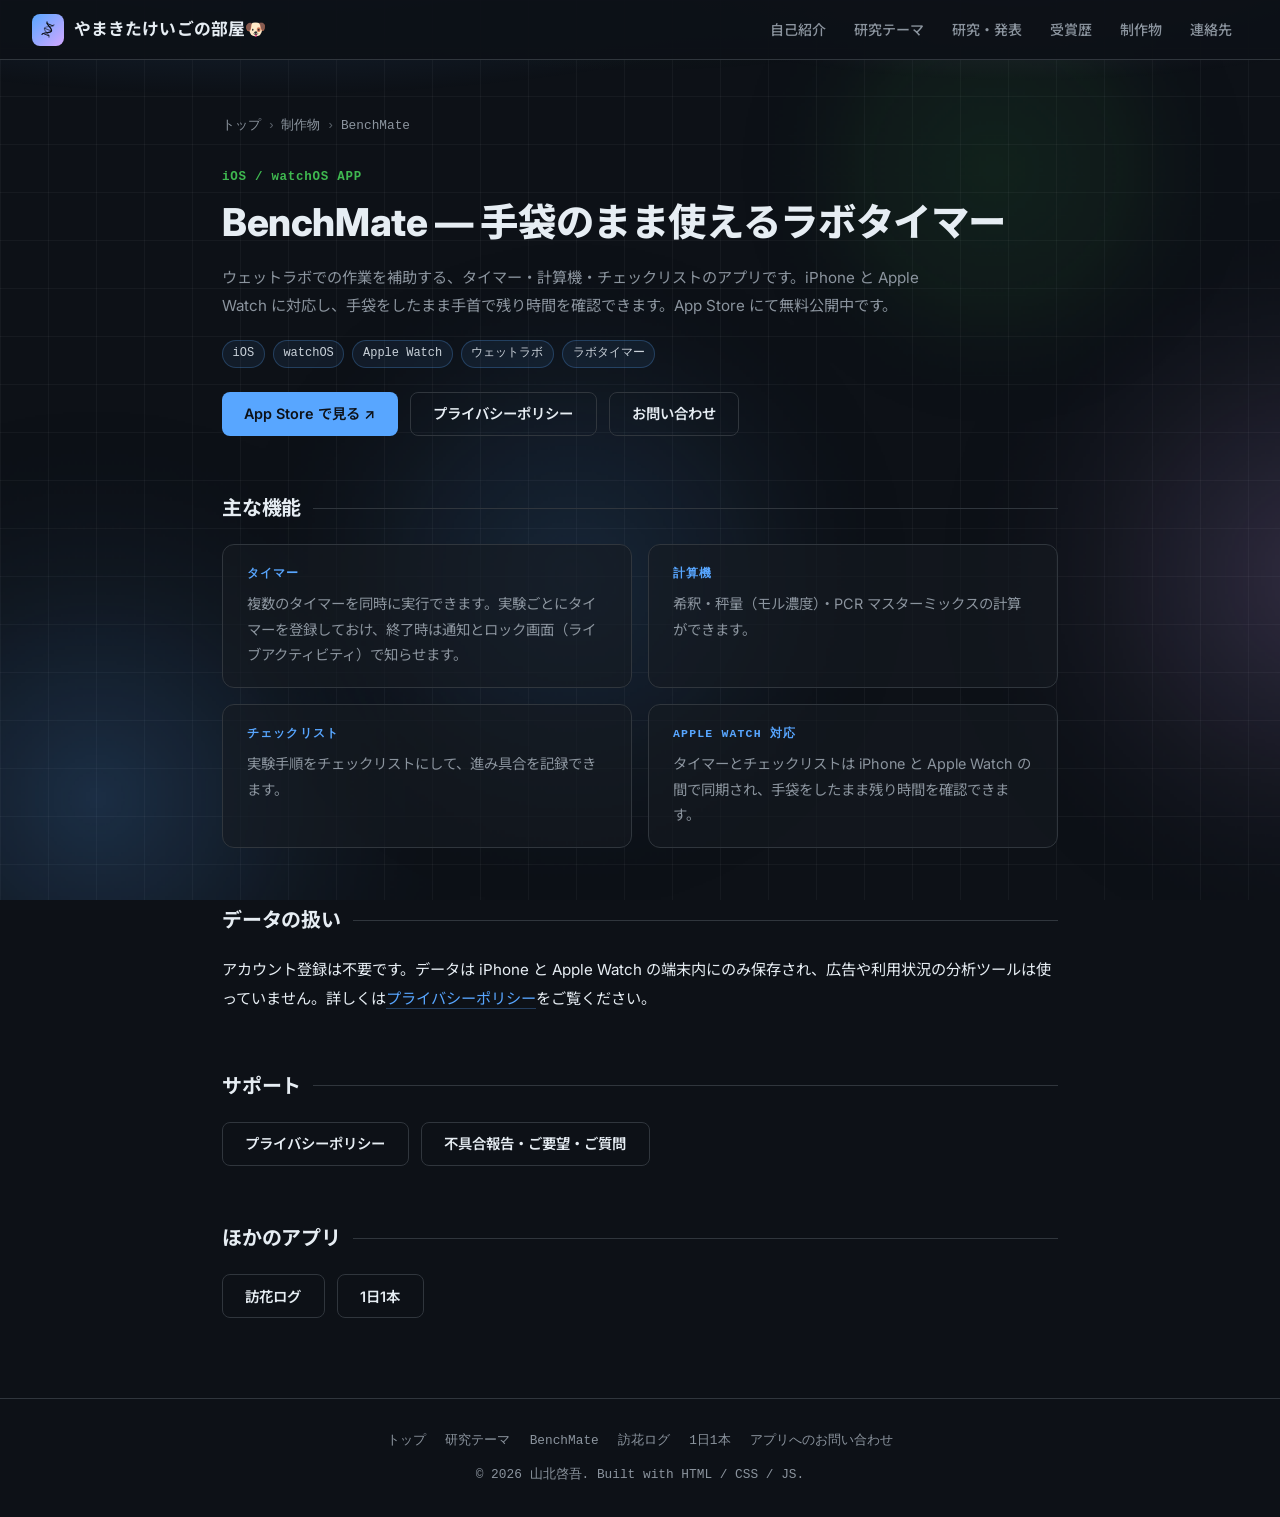
==== commit 8e0ad307: "研究テーマ・アプリ詳細・お問い合わせ・プライバシーポリシーへのリンクを別タブで開くように変更 - トップ（制作物欄・研究テーマへの導線・フッター）と下層ページ内のリンクに target="_blank" ====
--- a/benchmate/index.html
+++ b/benchmate/index.html
@@ -68,7 +68,7 @@
   <link rel="preload" as="style" href="https://fonts.googleapis.com/css2?family=Inter:wght@400;500;600;700;800&family=Noto+Sans+JP:wght@400;500;600;700;900&display=swap" onload="this.onload=null;this.rel='stylesheet'">
   <noscript><link href="https://fonts.googleapis.com/css2?family=Inter:wght@400;500;600;700;800&family=Noto+Sans+JP:wght@400;500;600;700;900&display=swap" rel="stylesheet"></noscript>
   <link rel="stylesheet" href="/css/style.css?v=20261014a">
-  <link rel="stylesheet" href="/css/sub.css?v=20261014b">
+  <link rel="stylesheet" href="/css/sub.css?v=20261014c">
 </head>
 <body>
 
@@ -90,7 +90,7 @@
     </a>
     <ul class="nav-links">
       <li><a href="/#about">自己紹介</a></li>
-      <li><a href="/research/">研究テーマ</a></li>
+      <li><a href="/research/" target="_blank" rel="noopener">研究テーマ</a></li>
       <li><a href="/#research">研究・発表</a></li>
       <li><a href="/#awards">受賞歴</a></li>
       <li><a href="/#works">制作物</a></li>
@@ -118,7 +118,7 @@
           <h1 class="page-title">BenchMate — 手袋のまま使えるラボタイマー</h1>
           <p class="page-lead">ウェットラボでの作業を補助する、タイマー・計算機・チェックリストのアプリです。iPhone と Apple Watch に対応し、手袋をしたまま手首で残り時間を確認できます。App Store にて無料公開中です。</p>
           <div class="pub-tags"><span class="tag">iOS</span><span class="tag">watchOS</span><span class="tag">Apple Watch</span><span class="tag">ウェットラボ</span><span class="tag">ラボタイマー</span></div>
-          <div class="btn-group"><a class="btn btn-primary" href="https://apps.apple.com/jp/app/benchmate/id6819570337" target="_blank" rel="noopener">App Store で見る ↗</a><a class="btn btn-outline" href="/benchmate/privacy.html">プライバシーポリシー</a><a class="btn btn-outline" href="/contact/?app=benchmate">お問い合わせ</a></div>
+          <div class="btn-group"><a class="btn btn-primary" href="https://apps.apple.com/jp/app/benchmate/id6819570337" target="_blank" rel="noopener">App Store で見る ↗</a><a class="btn btn-outline" href="/benchmate/privacy.html" target="_blank" rel="noopener">プライバシーポリシー</a><a class="btn btn-outline" href="/contact/?app=benchmate" target="_blank" rel="noopener">お問い合わせ</a></div>
         </header>
 
         <section class="page-block">
@@ -133,22 +133,22 @@
 
         <section class="page-block">
           <h2 class="page-h2">データの扱い</h2>
-          <div class="prose"><p>アカウント登録は不要です。データは iPhone と Apple Watch の端末内にのみ保存され、広告や利用状況の分析ツールは使っていません。詳しくは<a href="/benchmate/privacy.html">プライバシーポリシー</a>をご覧ください。</p></div>
+          <div class="prose"><p>アカウント登録は不要です。データは iPhone と Apple Watch の端末内にのみ保存され、広告や利用状況の分析ツールは使っていません。詳しくは<a href="/benchmate/privacy.html" target="_blank" rel="noopener">プライバシーポリシー</a>をご覧ください。</p></div>
         </section>
 
         <section class="page-block">
           <h2 class="page-h2">サポート</h2>
           <div class="link-row">
-            <a class="btn btn-outline" href="/benchmate/privacy.html">プライバシーポリシー</a>
-            <a class="btn btn-outline" href="/contact/?app=benchmate">不具合報告・ご要望・ご質問</a>
+            <a class="btn btn-outline" href="/benchmate/privacy.html" target="_blank" rel="noopener">プライバシーポリシー</a>
+            <a class="btn btn-outline" href="/contact/?app=benchmate" target="_blank" rel="noopener">不具合報告・ご要望・ご質問</a>
           </div>
         </section>
 
         <section class="page-block">
           <h2 class="page-h2">ほかのアプリ</h2>
           <div class="link-row">
-            <a class="btn btn-outline" href="/houkalog/">訪花ログ</a>
-            <a class="btn btn-outline" href="/paperaday/">1日1本</a>
+            <a class="btn btn-outline" href="/houkalog/" target="_blank" rel="noopener">訪花ログ</a>
+            <a class="btn btn-outline" href="/paperaday/" target="_blank" rel="noopener">1日1本</a>
           </div>
         </section>
 
@@ -159,11 +159,11 @@
   <footer class="footer">
     <nav class="footer-nav" aria-label="サイト内のページ">
       <a href="/">トップ</a>
-      <a href="/research/">研究テーマ</a>
-      <a href="/benchmate/">BenchMate</a>
-      <a href="/houkalog/">訪花ログ</a>
-      <a href="/paperaday/">1日1本</a>
-      <a href="/contact/">アプリへのお問い合わせ</a>
+      <a href="/research/" target="_blank" rel="noopener">研究テーマ</a>
+      <a href="/benchmate/" target="_blank" rel="noopener">BenchMate</a>
+      <a href="/houkalog/" target="_blank" rel="noopener">訪花ログ</a>
+      <a href="/paperaday/" target="_blank" rel="noopener">1日1本</a>
+      <a href="/contact/" target="_blank" rel="noopener">アプリへのお問い合わせ</a>
     </nav>
     <p>&copy; 2026 山北啓吾. Built with HTML / CSS / JS.</p>
   </footer>
@@ -174,7 +174,7 @@
     </svg>
   </button>
 
-  <script src="/js/sub.js?v=20261014b"></script>
+  <script src="/js/sub.js?v=20261014c"></script>
   <script src="/js/bg.js?v=20260919b"></script>
 </body>
 </html>
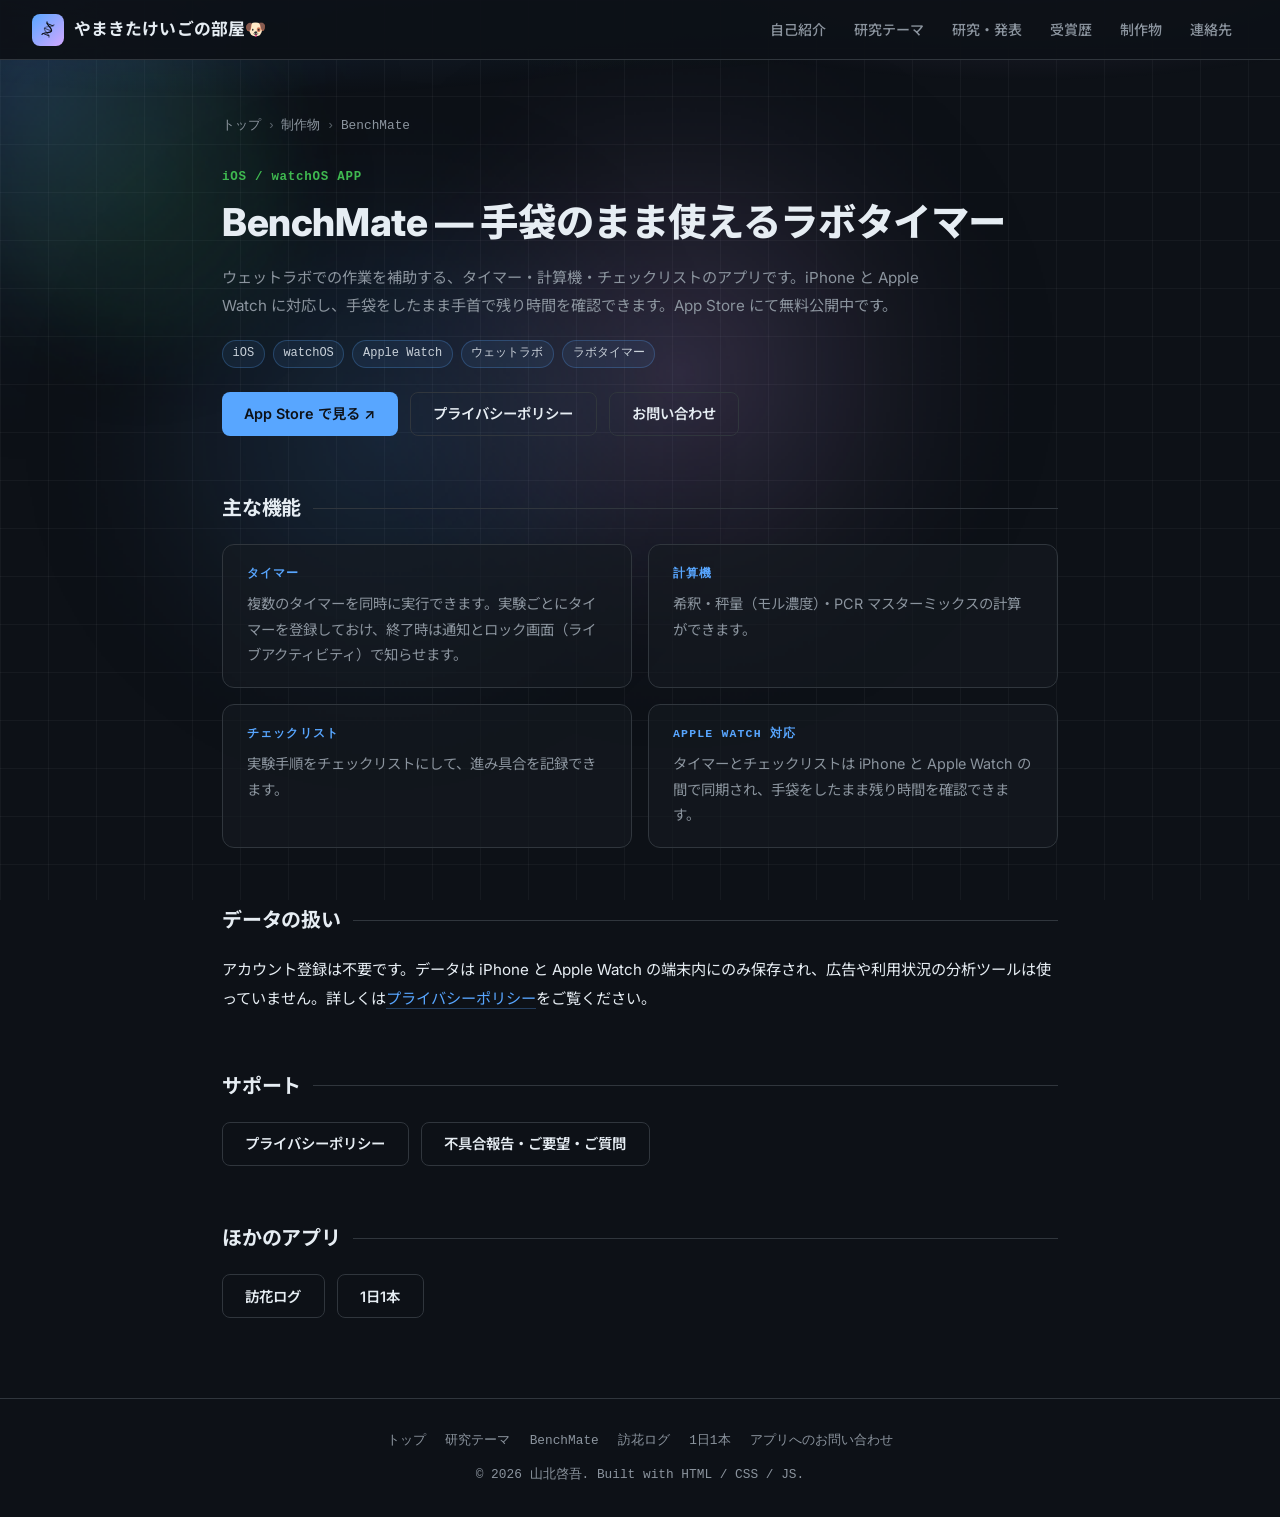
==== commit fb8d1eaa: "Update index.html" ====
--- a/benchmate/index.html
+++ b/benchmate/index.html
@@ -11,12 +11,12 @@
   <meta property="og:url" content="https://keigoyamakita.com/benchmate/">
   <meta property="og:title" content="BenchMate — 手袋のまま使えるラボタイマー（iPhone / Apple Watch）">
   <meta property="og:description" content="手袋をしたまま使えるウェットラボ向けのタイマー・計算機・チェックリストアプリ。複数タイマーの同時実行、希釈・モル濃度・PCRマスターミックス計算、Apple Watch での残り時間確認に対応。">
-  <meta property="og:image" content="https://keigoyamakita.com/images/ogp.png">
+  <meta property="og:image" content="https://keigoyamakita.com/images/ogp/ogp-benchmate.png?v=20261014">
   <meta property="og:locale" content="ja_JP">
-  <meta name="twitter:card" content="summary">
+  <meta name="twitter:card" content="summary_large_image">
   <meta name="twitter:title" content="BenchMate — 手袋のまま使えるラボタイマー（iPhone / Apple Watch）">
   <meta name="twitter:description" content="手袋をしたまま使えるウェットラボ向けのタイマー・計算機・チェックリストアプリ。複数タイマーの同時実行、希釈・モル濃度・PCRマスターミックス計算、Apple Watch での残り時間確認に対応。">
-  <meta name="twitter:image" content="https://keigoyamakita.com/images/ogp.png">
+  <meta name="twitter:image" content="https://keigoyamakita.com/images/ogp/ogp-benchmate.png?v=20261014">
   <link rel="icon" type="image/svg+xml" href="/images/favicon.svg">
   <link rel="icon" type="image/png" sizes="32x32" href="/images/favicon-32.png">
   <link rel="apple-touch-icon" href="/images/apple-touch-icon.png">
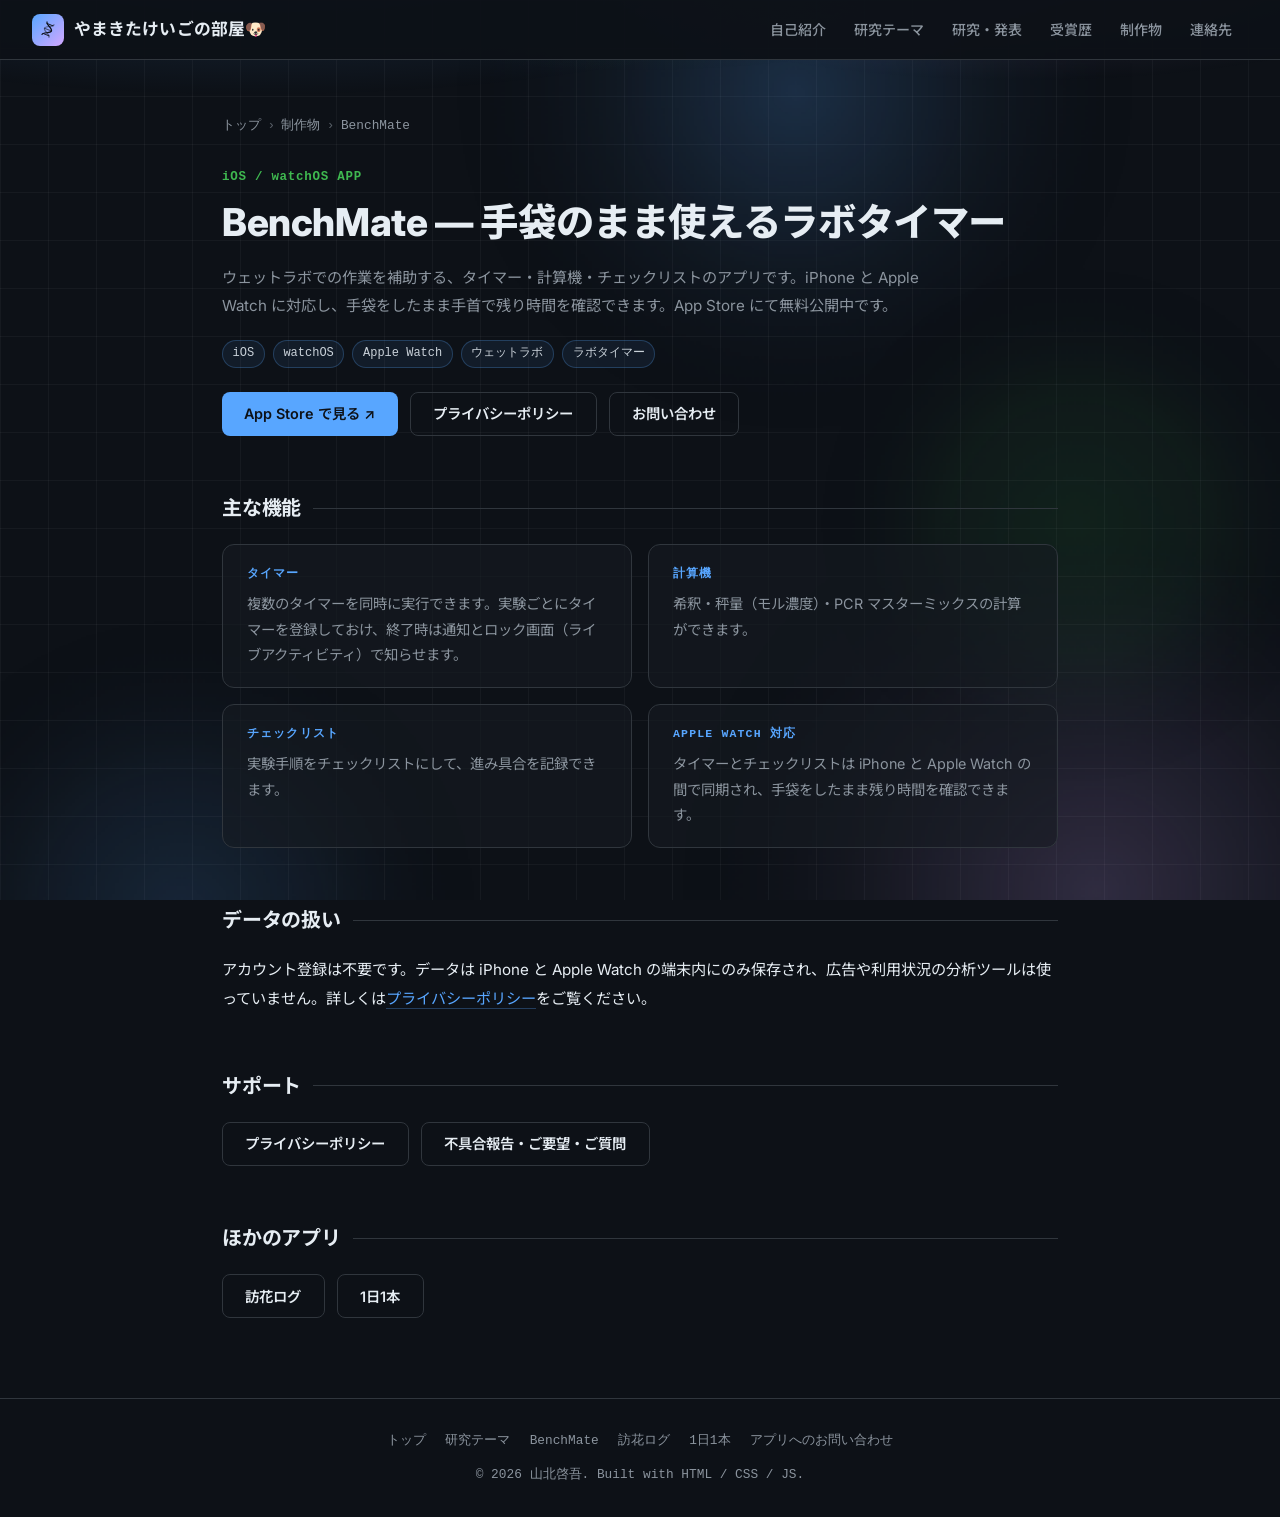
==== commit 34e9e728: "Update index.html" ====
--- a/benchmate/index.html
+++ b/benchmate/index.html
@@ -67,7 +67,7 @@
   <link rel="preconnect" href="https://fonts.gstatic.com" crossorigin>
   <link rel="preload" as="style" href="https://fonts.googleapis.com/css2?family=Inter:wght@400;500;600;700;800&family=Noto+Sans+JP:wght@400;500;600;700;900&display=swap" onload="this.onload=null;this.rel='stylesheet'">
   <noscript><link href="https://fonts.googleapis.com/css2?family=Inter:wght@400;500;600;700;800&family=Noto+Sans+JP:wght@400;500;600;700;900&display=swap" rel="stylesheet"></noscript>
-  <link rel="stylesheet" href="/css/style.css?v=20261014a">
+  <link rel="stylesheet" href="/css/style.css?v=20261014b">
   <link rel="stylesheet" href="/css/sub.css?v=20261014c">
 </head>
 <body>
